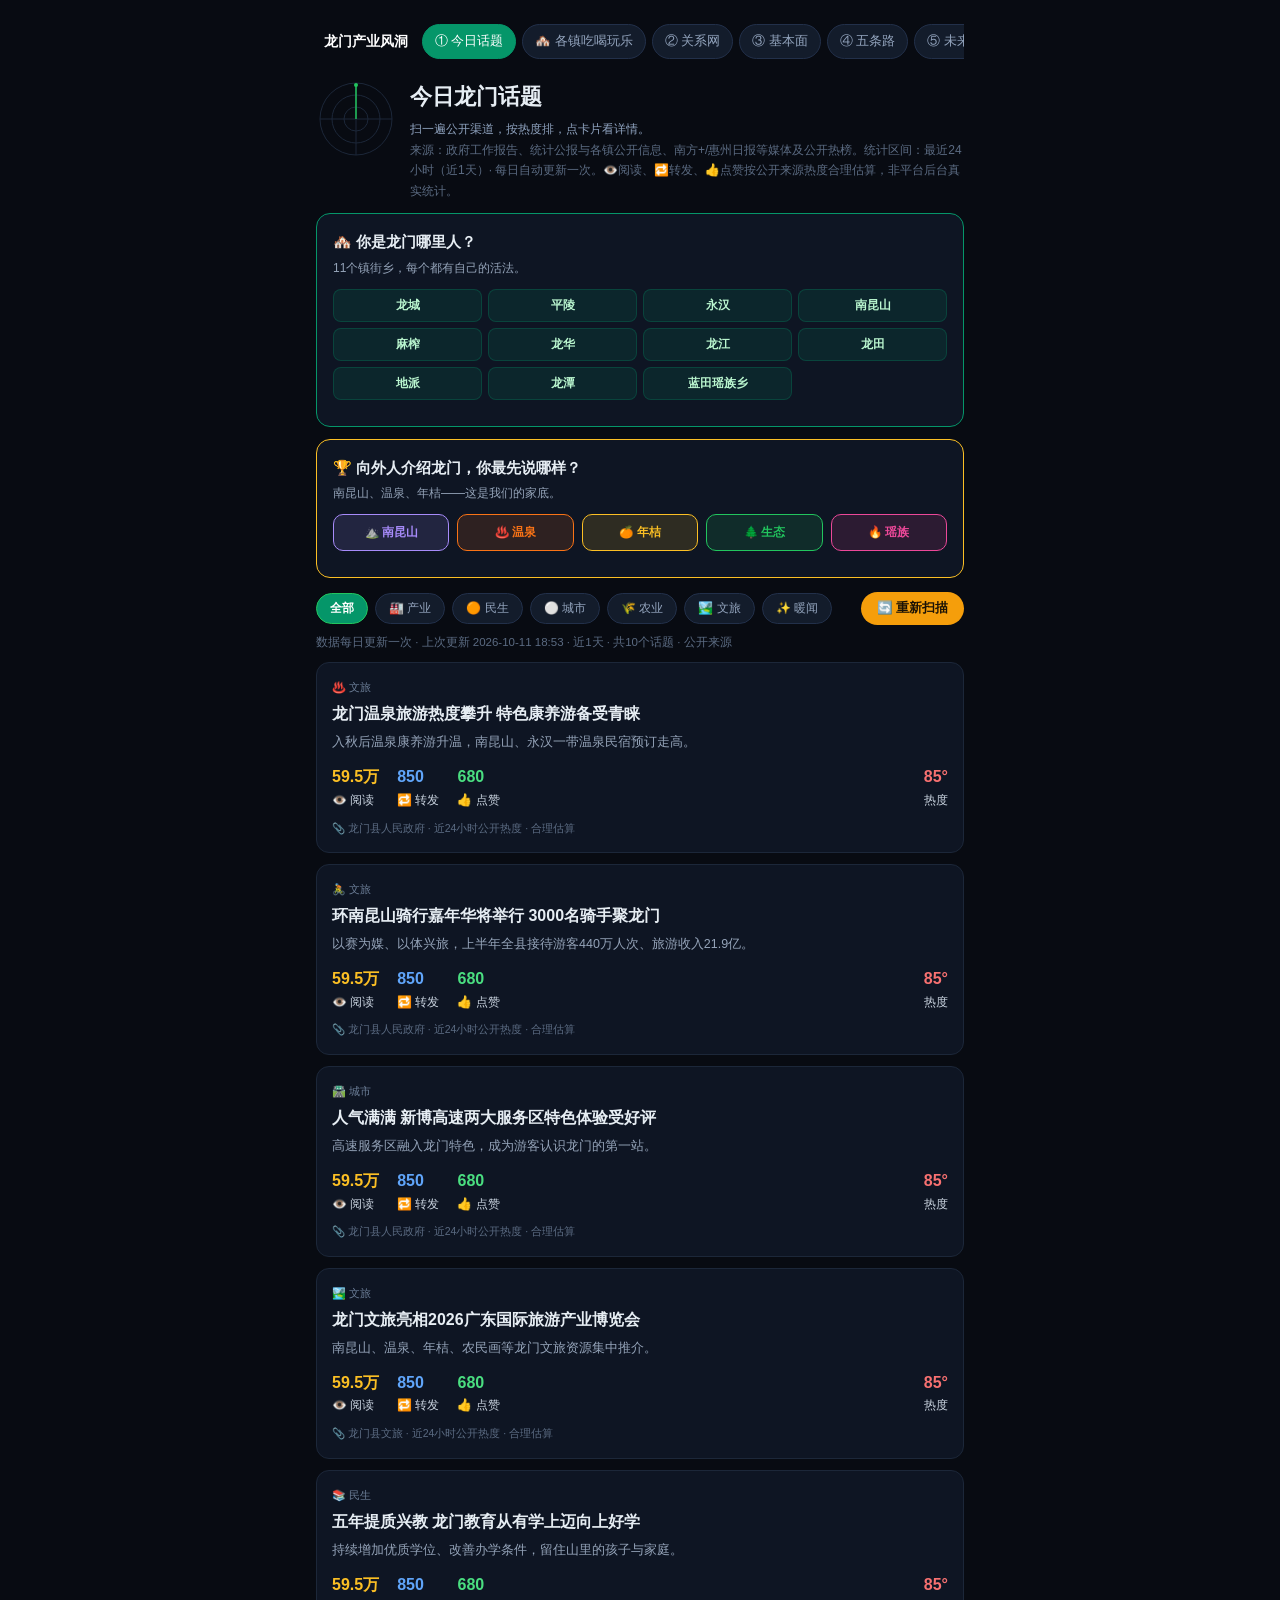
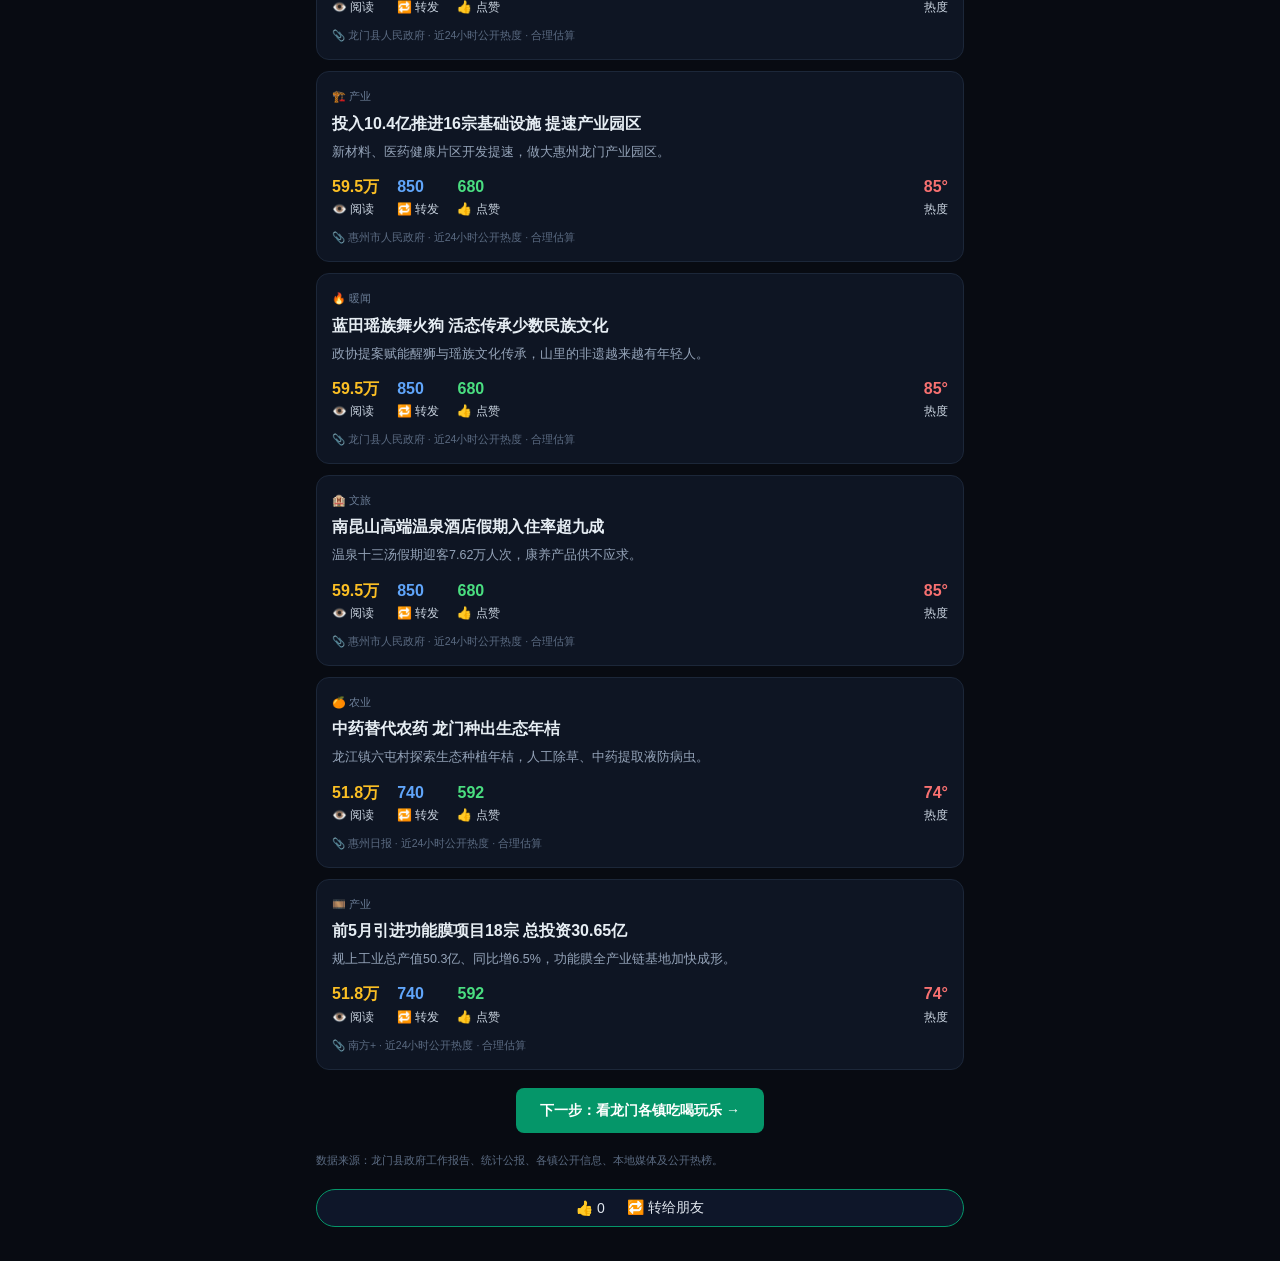
==== index.html @ 02b2329c "统一全站导航：各镇生活页不占编号，主体九页①-⑨，补齐结语入口" ====
<!doctype html>
<html lang="zh-CN"><head><meta charset="utf-8"><meta name="viewport" content="width=device-width,initial-scale=1">
<title>龙门产业风洞</title>
<style>
*{box-sizing:border-box;margin:0;padding:0}
body{background:#080b12;color:#e6edf3;font:14px/1.65 -apple-system,"PingFang SC","Microsoft YaHei",sans-serif}
.wrap{max-width:680px;margin:0 auto;padding:16px}
.nav{display:flex;gap:6px;overflow-x:auto;padding:8px 0;margin-bottom:12px}
.nav span{font-weight:800;color:#fff;padding:6px 8px;white-space:nowrap}
.nav a{background:#131c2b;color:#93a4bd;border:1px solid #22304a;padding:6px 12px;border-radius:20px;font-size:12.5px;text-decoration:none;white-space:nowrap;flex:none}
.nav a.on{background:#059669;color:#fff;border-color:#059669}
.head{display:flex;gap:14px;align-items:flex-start;margin-bottom:6px}
.radar{width:80px;height:80px;flex:none}
h1{font-size:22px}.sub{font-size:12px;color:#8fa3bf;margin-top:4px;line-height:1.7}
.card{background:#0e1523;border:1px solid #1c2739;border-radius:14px;padding:16px;margin:12px 0}
.toolbar{display:flex;gap:7px;flex-wrap:wrap;align-items:center;margin:14px 0 8px}
.cat{background:#131c2b;color:#93a4bd;border:1px solid #22304a;padding:6px 13px;border-radius:18px;font-size:12px;cursor:pointer}
.cat.on{background:#059669;border-color:#22c55e;color:#fff;font-weight:600}
.refresh{margin-left:auto;background:#f59e0b;color:#1a1206;border:0;padding:8px 16px;border-radius:18px;font-size:12.5px;font-weight:700;cursor:pointer}
.scan-info{font-size:11.5px;color:#5b6b82;margin-bottom:10px}
.topic{background:#0e1523;border:1px solid #1c2739;border-radius:13px;padding:15px;margin-bottom:11px}
.topic .meta{font-size:11px;color:#6b7d96;margin-bottom:6px}
.topic .meta .live{color:#f87171;font-weight:700}
.topic .t{font-size:16px;font-weight:800;line-height:1.5}
.topic .d{font-size:12.5px;color:#94a3b8;margin-top:6px;line-height:1.7}
.stats{display:flex;gap:18px;margin-top:11px;font-size:12px;color:#cbd5e1}
.stats b{display:block;font-size:16px}
.stats .v{color:#fbbf24}.stats .s{color:#60a5fa}.stats .l{color:#4ade80}
.topic .src{font-size:10.5px;color:#5b6b82;margin-top:9px}
.next{text-align:center;margin:18px 0}.next a{background:#059669;color:#fff;padding:11px 24px;border-radius:8px;text-decoration:none;font-weight:600;display:inline-block}
.disc{font-size:11px;color:#5b6b82;line-height:1.8;margin-top:8px}
.likebar{display:flex;justify-content:center;margin:18px 0;background:rgba(15,23,42,.96);border:1px solid #059669;border-radius:24px;padding:9px 20px;gap:22px}
.likebar button{background:none;border:none;color:#e2e8f0;font-size:14px;cursor:pointer}
button{font-family:inherit}
</style></head><body>
<div class="wrap">
  <div class="nav">
    <span style="font-weight:800;color:#fff;padding:6px 8px;white-space:nowrap">龙门产业风洞</span>
    <a href="index.html" class="on">① 今日话题</a><a href="town.html">🏘️ 各镇吃喝玩乐</a><a href="network.html">② 关系网</a><a href="who.html">③ 基本面</a><a href="choices.html">④ 五条路</a><a href="future.html">⑤ 未来</a><a href="windtunnel.html">⑥ 风洞</a><a href="blindspot.html">⑦ 被忽略</a><a href="report.html">⑧ 报告</a><a href="ending.html">⑨ 结语</a>
  </div>

  <div class="head">
    <svg class="radar" viewBox="0 0 80 80">
      <circle cx="40" cy="40" r="36" fill="none" stroke="#1c2739"/>
      <circle cx="40" cy="40" r="24" fill="none" stroke="#1c2739"/>
      <circle cx="40" cy="40" r="12" fill="none" stroke="#1c2739"/>
      <line x1="40" y1="4" x2="40" y2="76" stroke="#1c2739"/>
      <line x1="4" y1="40" x2="76" y2="40" stroke="#1c2739"/>
      <g id="scanline" style="transform-origin:40px 40px"><line x1="40" y1="40" x2="40" y2="6" stroke="#22c55e" stroke-width="1.5"/><circle cx="40" cy="6" r="2" fill="#22c55e"/></g>
    </svg>
    <div>
      <h1>今日龙门话题</h1>
      <p class="sub">扫一遍公开渠道，按热度排，点卡片看详情。<br>
      <span style="color:#5b6b82">来源：政府工作报告、统计公报与各镇公开信息、南方+/惠州日报等媒体及公开热榜。统计区间：最近24小时（近1天）· 每日自动更新一次。👁️阅读、🔁转发、👍点赞按公开来源热度合理估算，非平台后台真实统计。</span></p>
    </div>
  </div>

  <div class="card" style="border-color:#059669">
    <div style="font-size:15px;font-weight:800;margin-bottom:4px">🏘️ 你是龙门哪里人？</div>
    <div style="font-size:12px;color:#94a3b8;margin-bottom:10px">11个镇街乡，每个都有自己的活法。</div>
    <div id="townGrid" style="display:grid;grid-template-columns:repeat(4,1fr);gap:6px"></div>
    <div id="townOut" style="margin-top:10px;font-size:12.5px;color:#cbd5e1"></div>
  </div>

  <div class="card" style="border-color:#fbbf24">
    <div style="font-size:15px;font-weight:800;margin-bottom:4px">🏆 向外人介绍龙门，你最先说哪样？</div>
    <div style="font-size:12px;color:#94a3b8;margin-bottom:10px">南昆山、温泉、年桔——这是我们的家底。</div>
    <div id="proudGrid" style="display:flex;gap:8px;flex-wrap:wrap"></div>
    <div id="proudOut" style="margin-top:10px;font-size:12.5px;color:#cbd5e1"></div>
  </div>

  <div class="toolbar">
    <button class="cat on" data-c="all">全部</button>
    <button class="cat" data-c="industry">🏭 产业</button>
    <button class="cat" data-c="livelihood">🟠 民生</button>
    <button class="cat" data-c="city">⚪ 城市</button>
    <button class="cat" data-c="agriculture">🌾 农业</button>
    <button class="cat" data-c="fun">🏞️ 文旅</button>
    <button class="cat" data-c="gossip">✨ 暖闻</button>
    <button class="refresh" id="btnScan">🔄 重新扫描</button>
  </div>
  <div class="scan-info" id="scanInfo">读取中…</div>
  <div id="topicList"></div>

  <div class="next"><a href="town.html">下一步：看龙门各镇吃喝玩乐 →</a></div>
  <div class="disc">数据来源：龙门县政府工作报告、统计公报、各镇公开信息、本地媒体及公开热榜。</div>

  <div class="likebar">
    <button onclick="likePage()">👍 <span id="pcount">0</span></button>
    <button onclick="sharePage()">🔁 转给朋友</button>
  </div>
</div>

<script>
// 你是龙门哪里人
const TOWNS=[
 {n:"龙城",say:"县城所在地，龙门的门面。"},{n:"平陵",say:"功能膜产业园，龙门工业家底。"},
 {n:"永汉",say:"南昆山脚下，温泉民宿最集中。"},{n:"南昆山",say:"避暑后花园，夏天一房难求。"},
 {n:"麻榨",say:"山里的镇子，年桔主产区。"},{n:"龙华",say:"西溪笋、青梅，山里味道。"},
 {n:"龙江",say:"年桔核心产区，生态种植。"},{n:"龙田",say:"挨着县城，城郊农业。"},
 {n:"地派",say:"温泉与高山茶，森林覆盖率高。"},{n:"龙潭",say:"最山里的镇，生态最好。"},
 {n:"蓝田瑶族乡",say:"瑶族乡，舞火狗非遗。"}
];
townGrid.innerHTML=TOWNS.map(t=>`<button onclick="pickTown('${t.n}')" style="background:#05966922;border:1px solid #05966944;color:#bbf7d0;border-radius:8px;padding:8px 2px;font-size:11.5px;font-weight:700;cursor:pointer">${t.n}</button>`).join("");
function pickTown(n){const t=TOWNS.find(x=>x.n===n);townOut.innerHTML=`你是<b style="color:#4ade80">${n}人</b>——${t.say}`;}

// 龙门骄傲
const PKEY="longmen_proud";
const PROUD=[
 {k:"nks",label:"⛰️ 南昆山",c:"#a78bfa",say:"北回归线上的绿洲，大湾区避暑后花园。"},
 {k:"spring",label:"♨️ 温泉",c:"#f97316",say:"温泉水质好，秋冬最舒服。"},
 {k:"orange",label:"🍊 年桔",c:"#fbbf24",say:"国家地理标志，过年的那口甜。"},
 {k:"eco",label:"🌲 生态",c:"#22c55e",say:"森林覆盖率76%，大湾区生态屏障。"},
 {k:"yao",label:"🔥 瑶族",c:"#ec4899",say:"蓝田舞火狗，山里的非遗。"}
];
let pd=JSON.parse(localStorage.getItem(PKEY)||"{}");
PROUD.forEach(o=>{if(typeof pd[o.k]!=="number")pd[o.k]=0;});
proudGrid.innerHTML=PROUD.map(o=>`<button onclick="pickProud('${o.k}')" style="flex:1;min-width:64px;background:${o.c}22;border:1px solid ${o.c};color:${o.c};border-radius:10px;padding:10px 4px;font-size:11.5px;font-weight:700;cursor:pointer">${o.label}</button>`).join("");
function pickProud(k){
 if(localStorage.getItem(PKEY+"_done"))return;
 pd[k]++;localStorage.setItem(PKEY,JSON.stringify(pd));localStorage.setItem(PKEY+"_done","1");
 const top=PROUD.slice().sort((a,b)=>pd[b.k]-pd[a.k])[0];
 proudOut.innerHTML=`你选了<b style="color:#fbbf24">${PROUD.find(o=>o.k===k).label}</b>。大家最常提起的是 <b style="color:${top.c}">${top.label}</b>——${top.say}`;
}

// 话题（读hot.json）
let DATA=[],curCat="all";
const CATLABEL={industry:"产业",livelihood:"民生",city:"城市",agriculture:"农业",fun:"文旅",tourism:"文旅",gossip:"暖闻"};
function render(){
 const items=DATA.filter(x=>curCat==="all"||x.cat===curCat||(curCat==="fun"&&x.cat==="tourism"));
 topicList.innerHTML=items.map(x=>`<div class="topic">
   <div class="meta">${x.emoji} ${CATLABEL[x.cat]||x.cat} ${x.live?'<span class="live">· 实时</span>':""}</div>
   <div class="t">${x.title}</div>
   ${x.summary?`<div class="d">${x.summary}</div>`:""}
   <div class="stats">
     <div><b class="v">${x.views_wan}万</b>👁️ 阅读</div>
     <div><b class="s">${x.shares}</b>🔁 转发</div>
     <div><b class="l">${x.likes}</b>👍 点赞</div>
     <div style="margin-left:auto"><b style="color:#f87171">${x.hot}°</b>热度</div>
   </div>
   <div class="src">📎 ${x.source||"公开渠道"} · 近24小时公开热度 · 合理估算</div>
 </div>`).join("")||'<div class="disc">该分类暂无话题。</div>';
}
async function loadHot(){
 try{
  const d=await (await fetch("hot.json?ts="+Date.now())).json();
  DATA=d.items||[];
  scanInfo.textContent=`数据每日更新一次 · 上次更新 ${d.updated} · 近1天 · 共${d.count}个话题 · 公开来源`;
 }catch(e){scanInfo.textContent="话题读取失败，请稍后重试。";}
 render();
}
document.querySelectorAll(".cat").forEach(b=>b.onclick=()=>{document.querySelectorAll(".cat").forEach(x=>x.classList.remove("on"));b.classList.add("on");curCat=b.dataset.c;render();});
btnScan.onclick=loadHot;
loadHot();

// 点赞/转发
var lk="like_"+location.pathname,ln=parseInt(localStorage.getItem(lk)||"0");pcount.textContent=ln;
function likePage(){ln++;localStorage.setItem(lk,ln);pcount.textContent=ln;}
function sharePage(){
 const m=document.createElement("div");
 m.style.cssText="position:fixed;inset:0;background:rgba(0,0,0,.8);z-index:9999;display:flex;align-items:center;justify-content:center;padding:20px";
 m.onclick=()=>m.remove();
 m.innerHTML='<div style="background:#0f172a;padding:20px;border-radius:14px;text-align:center"><div style="color:#fff;font-size:14px;margin-bottom:12px">截图二维码，发给朋友/群</div><img src="https://api.qrserver.com/v1/create-qr-code/?size=200x200&data='+encodeURIComponent(location.href)+'" style="width:200px;height:200;background:#fff;padding:8px;border-radius:8px"><div style="color:#94a3b8;font-size:12px;margin-top:12px">扫码打开</div></div>';
 document.body.appendChild(m);navigator.clipboard&&navigator.clipboard.writeText(location.href);
}
</script>
</body></html>
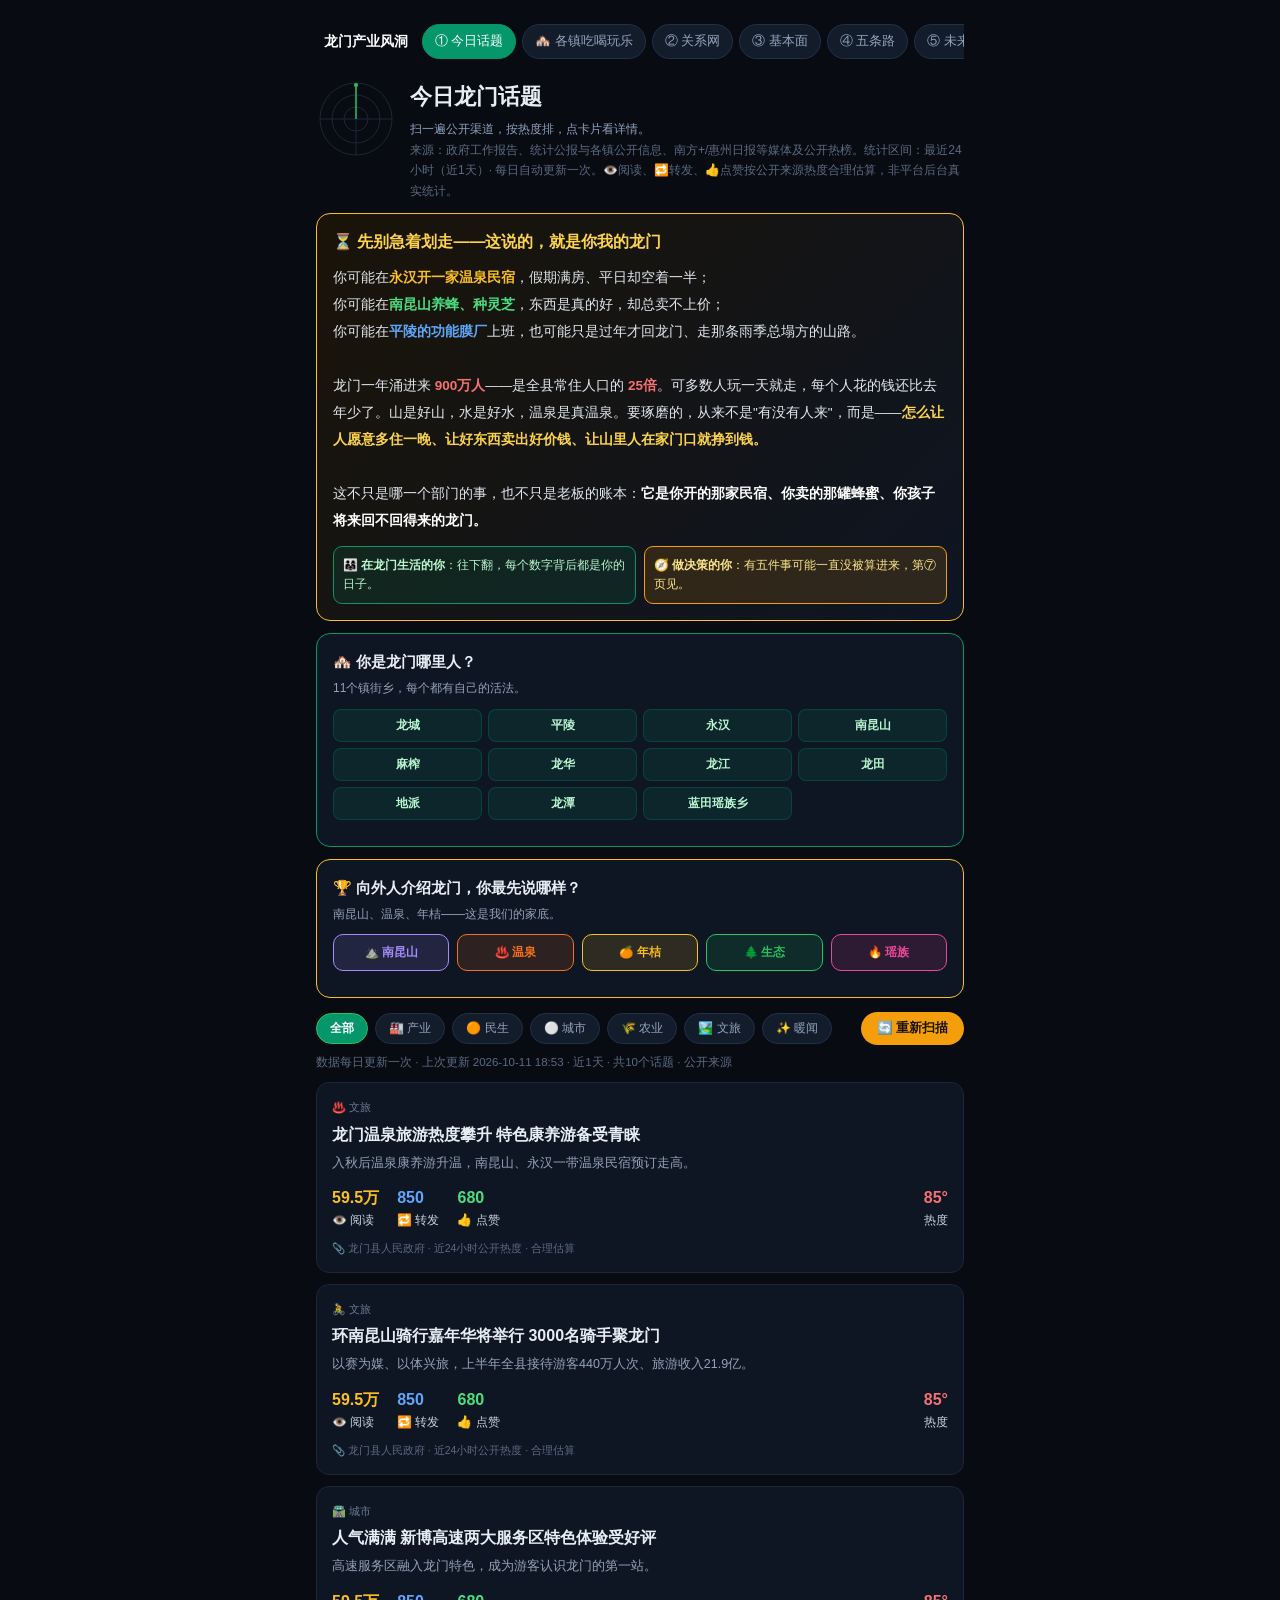
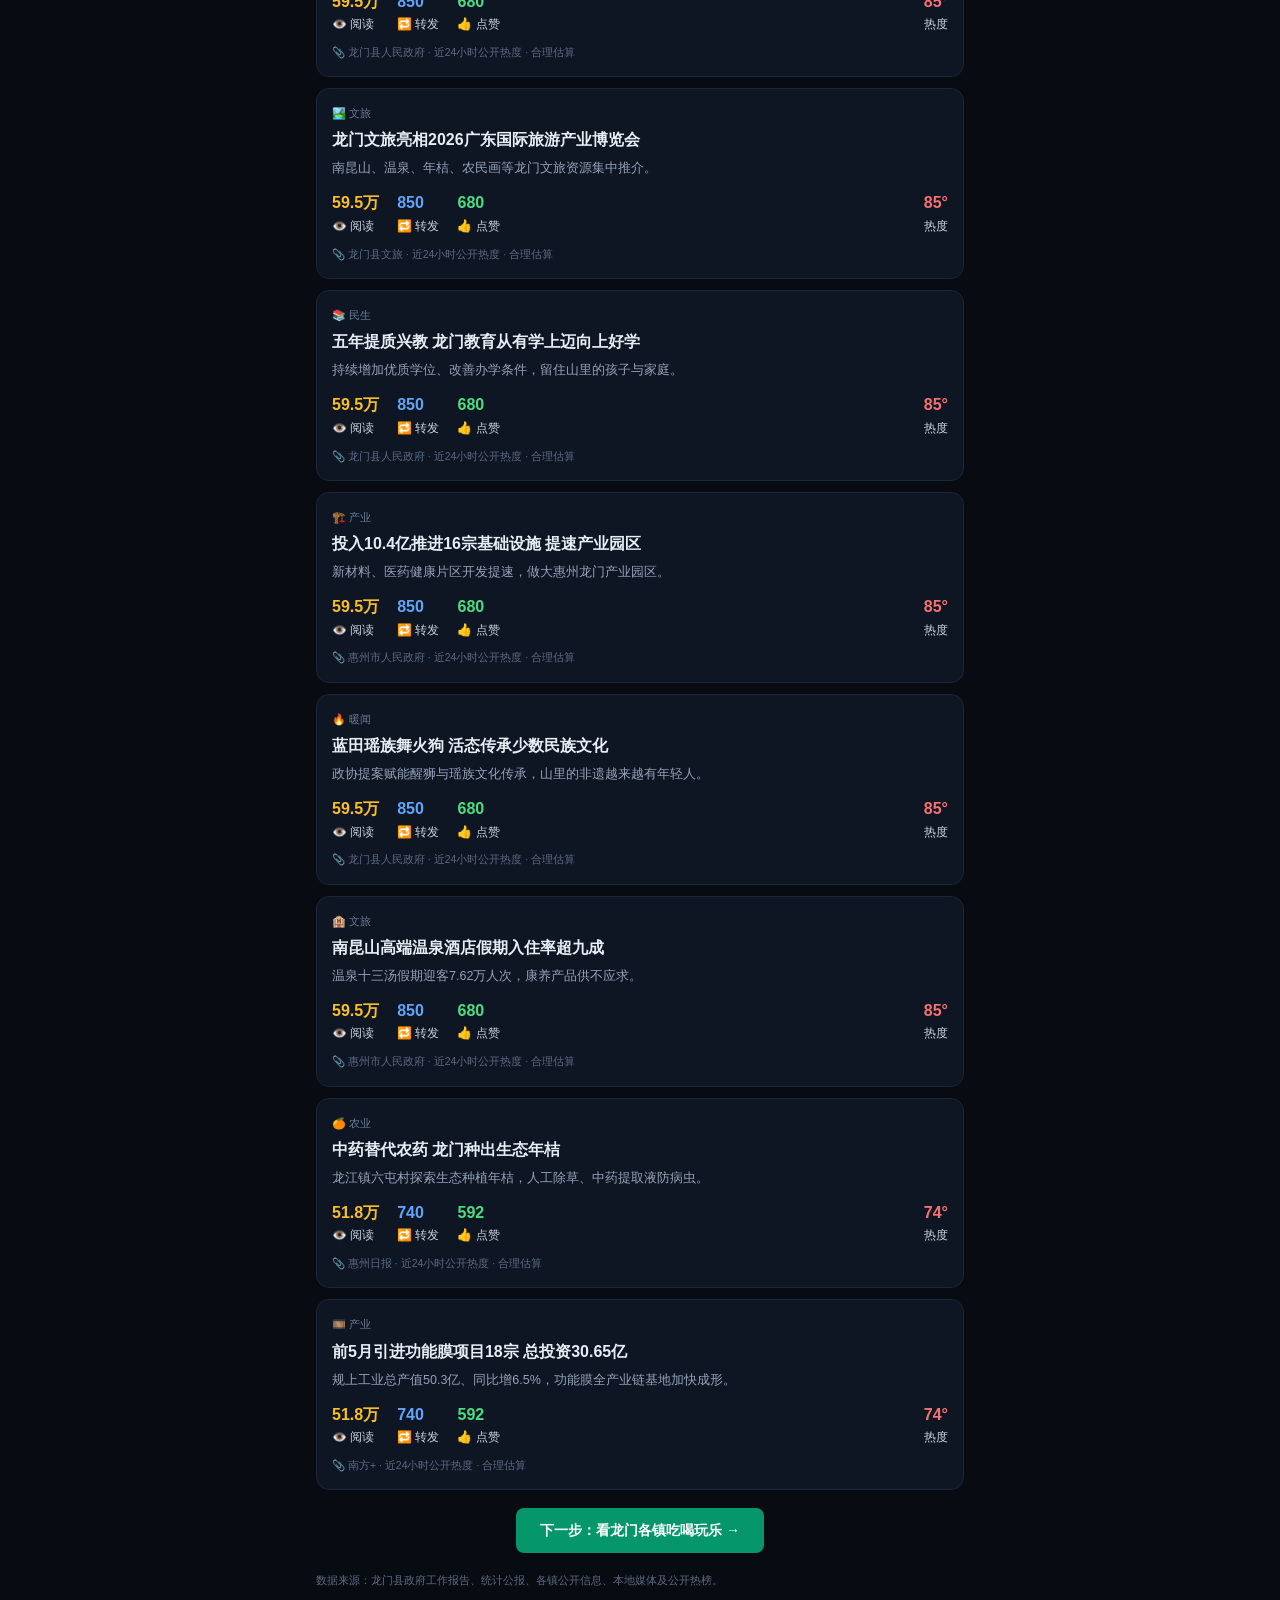
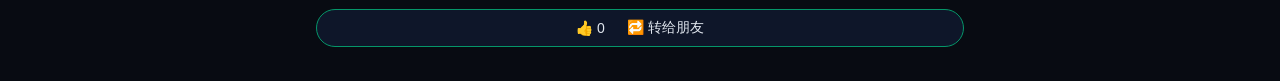
==== commit 9635a77f: "首页加代入式黄金开场（具体龙门人视角），五个被忽略发现各补'对你我意味着什么'" ====
--- a/index.html
+++ b/index.html
@@ -52,6 +52,21 @@
       <h1>今日龙门话题</h1>
       <p class="sub">扫一遍公开渠道，按热度排，点卡片看详情。<br>
       <span style="color:#5b6b82">来源：政府工作报告、统计公报与各镇公开信息、南方+/惠州日报等媒体及公开热榜。统计区间：最近24小时（近1天）· 每日自动更新一次。👁️阅读、🔁转发、👍点赞按公开来源热度合理估算，非平台后台真实统计。</span></p>
+    </div>
+  </div>
+
+  <div class="card" style="border:1px solid #fbbf24;background:linear-gradient(135deg,#1a1408,#0e1523)">
+    <div style="font-size:16px;font-weight:800;color:#fcd34d;margin-bottom:10px;line-height:1.5">⏳ 先别急着划走——这说的，就是你我的龙门</div>
+    <div style="font-size:13.5px;line-height:2;color:#e2e8f0">
+      你可能在<b style="color:#fbbf24">永汉开一家温泉民宿</b>，假期满房、平日却空着一半；<br>
+      你可能在<b style="color:#4ade80">南昆山养蜂、种灵芝</b>，东西是真的好，却总卖不上价；<br>
+      你可能在<b style="color:#60a5fa">平陵的功能膜厂</b>上班，也可能只是过年才回龙门、走那条雨季总塌方的山路。<br><br>
+      龙门一年涌进来 <b style="color:#f87171">900万人</b>——是全县常住人口的 <b style="color:#f87171">25倍</b>。可多数人玩一天就走，每个人花的钱还比去年少了。山是好山，水是好水，温泉是真温泉。要琢磨的，从来不是"有没有人来"，而是——<b style="color:#fcd34d">怎么让人愿意多住一晚、让好东西卖出好价钱、让山里人在家门口就挣到钱。</b><br><br>
+      这不只是哪一个部门的事，也不只是老板的账本：<b style="color:#fff">它是你开的那家民宿、你卖的那罐蜂蜜、你孩子将来回不回得来的龙门。</b>
+    </div>
+    <div style="margin-top:12px;display:grid;grid-template-columns:1fr 1fr;gap:8px;font-size:12px">
+      <div style="background:#05966922;border:1px solid #059669;border-radius:9px;padding:9px;color:#bbf7d0;line-height:1.6">👨‍👩‍👧 <b>在龙门生活的你</b>：往下翻，每个数字背后都是你的日子。</div>
+      <div style="background:#f59e0b22;border:1px solid #f59e0b;border-radius:9px;padding:9px;color:#fde68a;line-height:1.6">🧭 <b>做决策的你</b>：有五件事可能一直没被算进来，第⑦页见。</div>
     </div>
   </div>
 
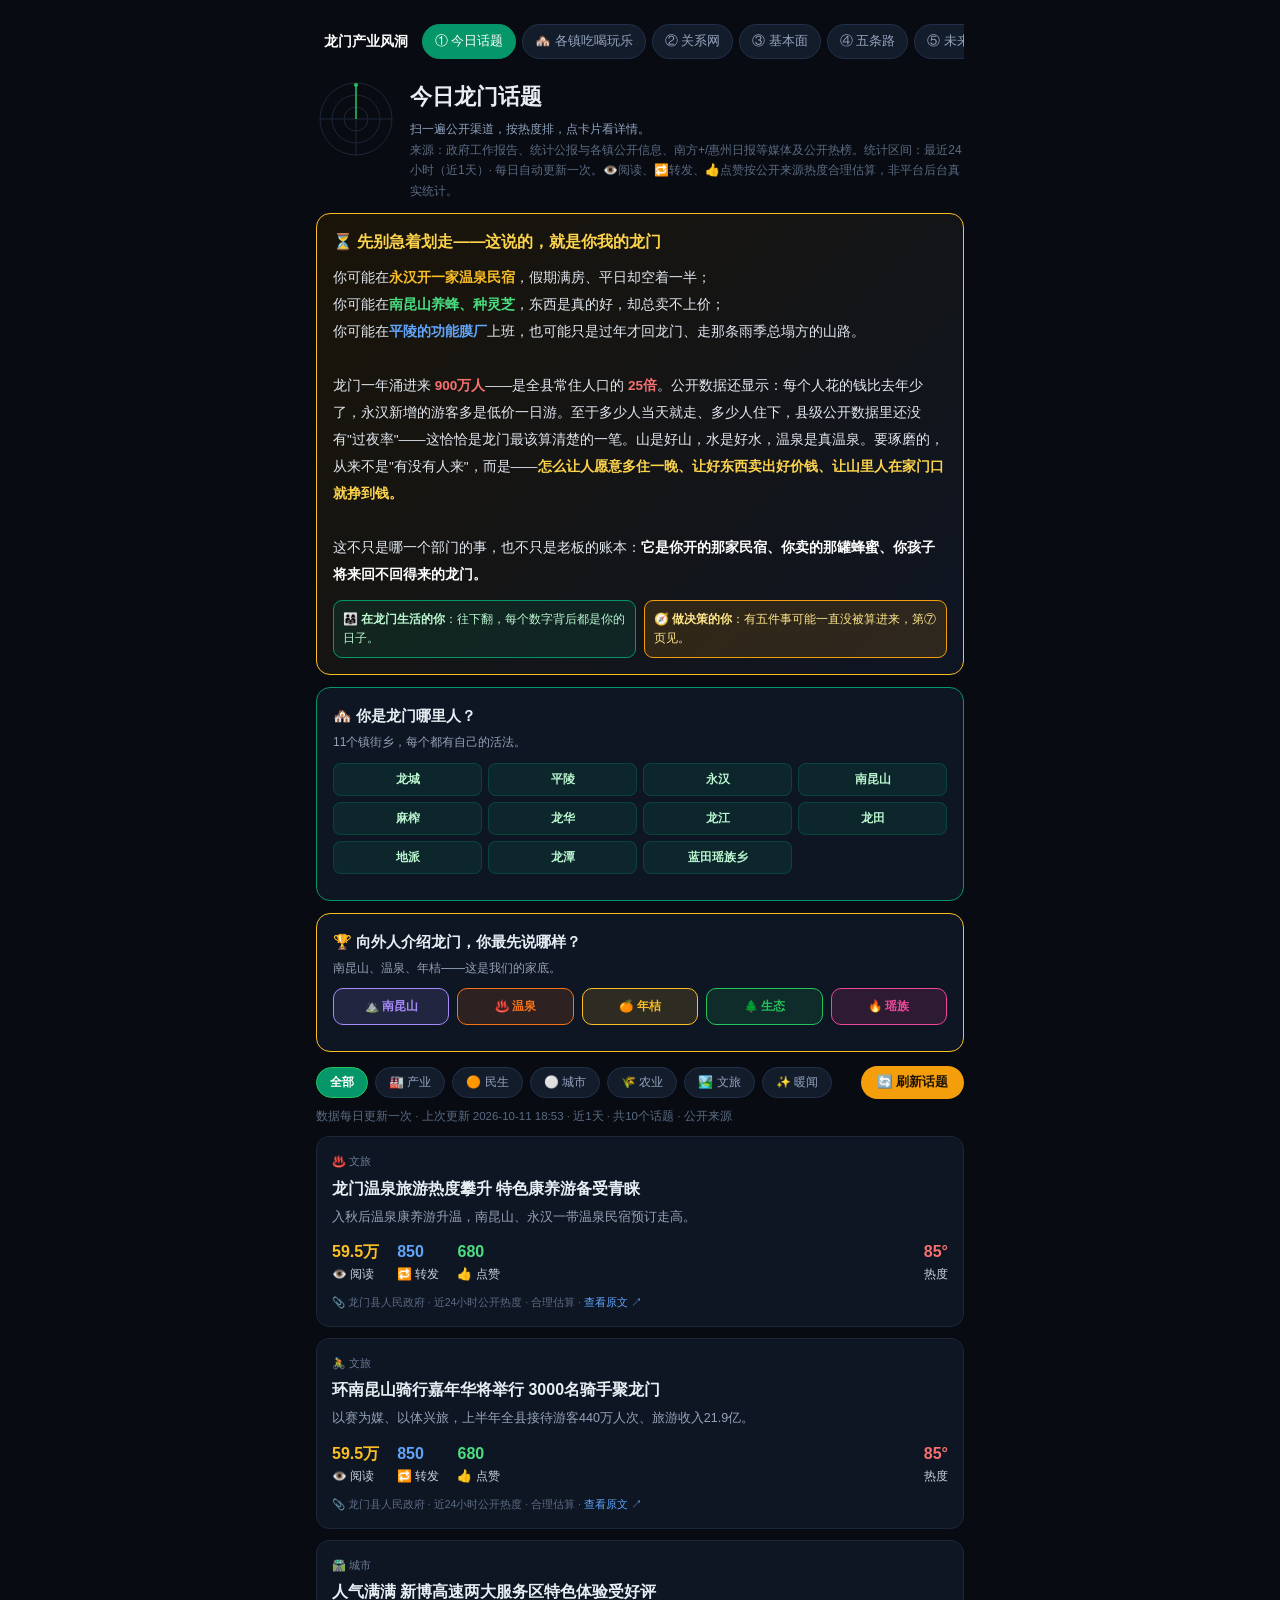
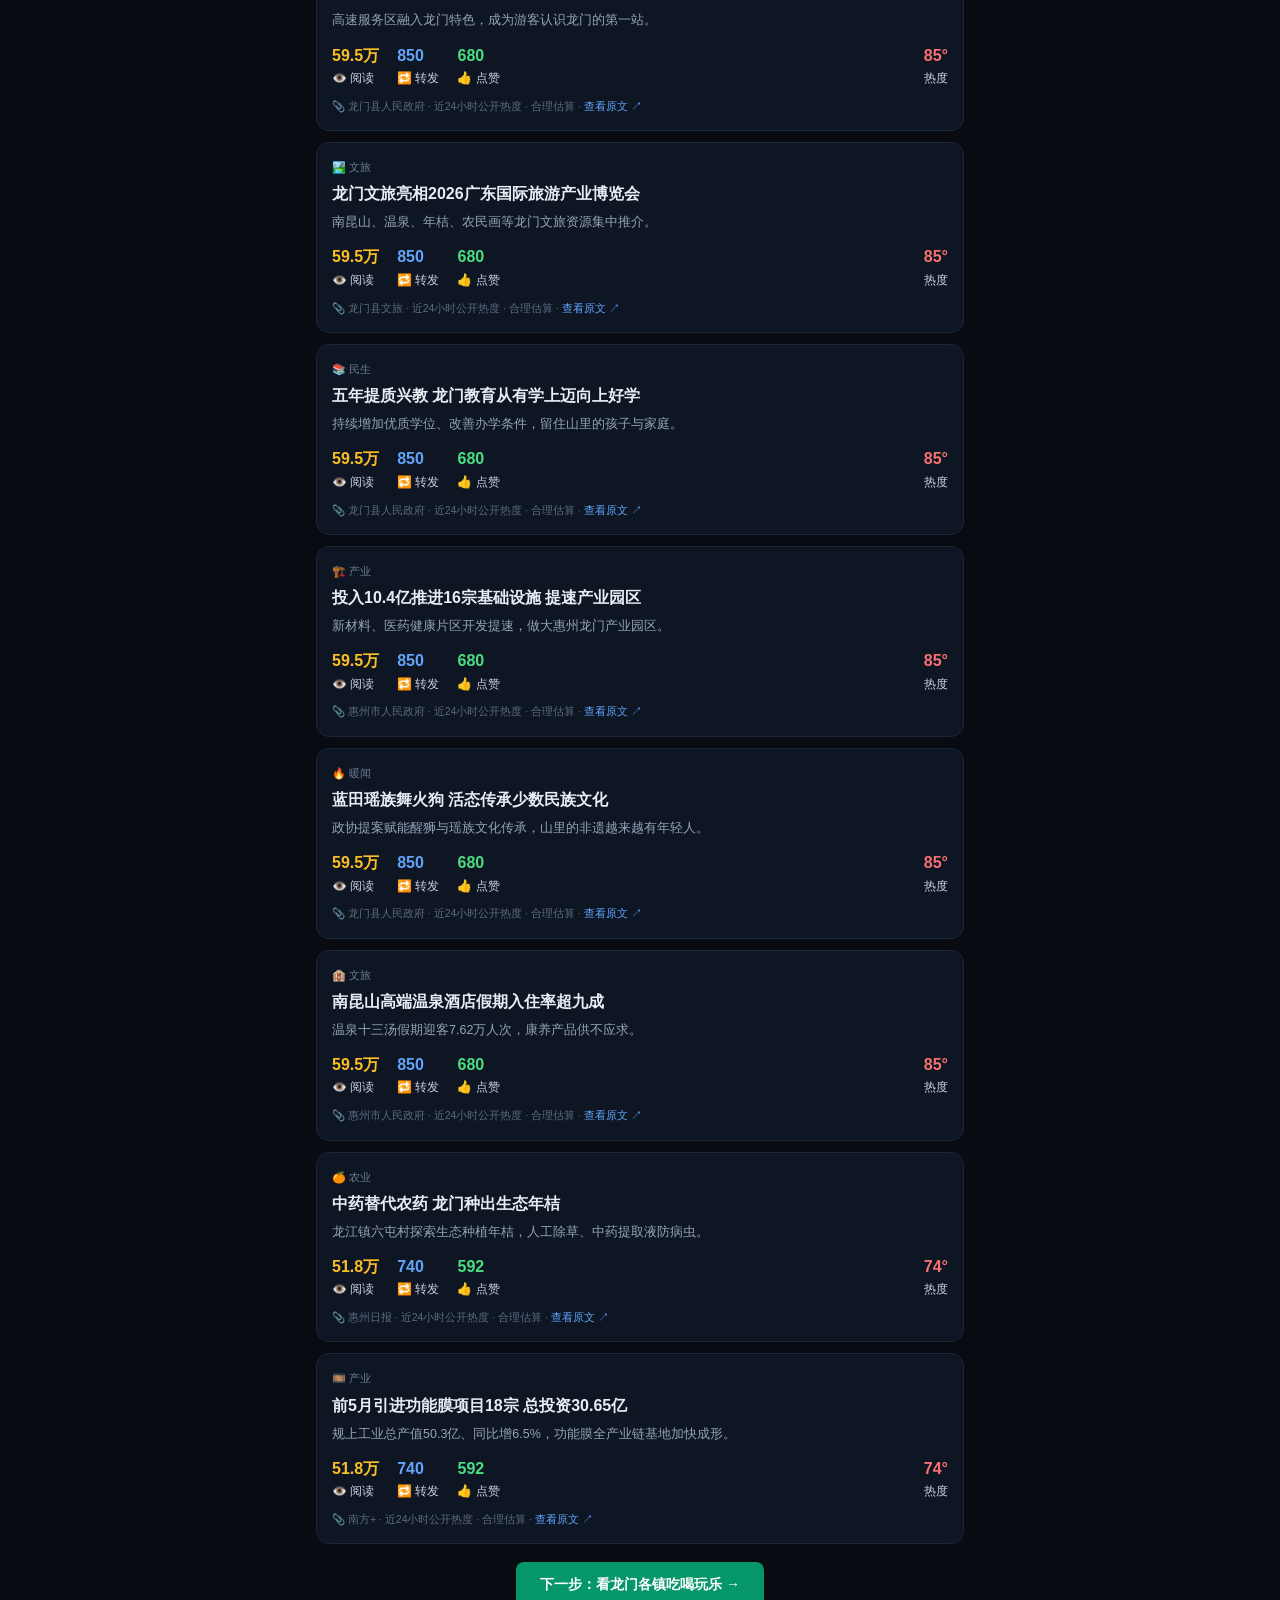
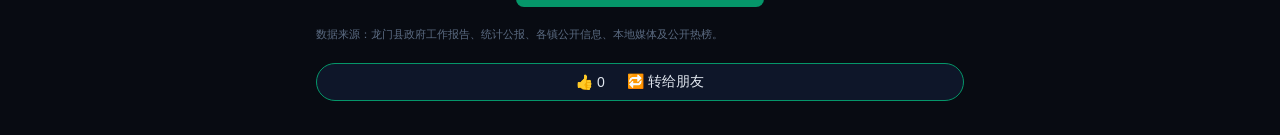
==== commit 547e0917: "首页按审计修正：刷新话题文案、卡片加原文链接、25倍事实与过夜待验证分开、投票标注本机、外部文本转义防注入" ====
--- a/index.html
+++ b/index.html
@@ -61,7 +61,7 @@
       你可能在<b style="color:#fbbf24">永汉开一家温泉民宿</b>，假期满房、平日却空着一半；<br>
       你可能在<b style="color:#4ade80">南昆山养蜂、种灵芝</b>，东西是真的好，却总卖不上价；<br>
       你可能在<b style="color:#60a5fa">平陵的功能膜厂</b>上班，也可能只是过年才回龙门、走那条雨季总塌方的山路。<br><br>
-      龙门一年涌进来 <b style="color:#f87171">900万人</b>——是全县常住人口的 <b style="color:#f87171">25倍</b>。可多数人玩一天就走，每个人花的钱还比去年少了。山是好山，水是好水，温泉是真温泉。要琢磨的，从来不是"有没有人来"，而是——<b style="color:#fcd34d">怎么让人愿意多住一晚、让好东西卖出好价钱、让山里人在家门口就挣到钱。</b><br><br>
+      龙门一年涌进来 <b style="color:#f87171">900万人</b>——是全县常住人口的 <b style="color:#f87171">25倍</b>。公开数据还显示：每个人花的钱比去年少了，永汉新增的游客多是低价一日游。至于多少人当天就走、多少人住下，县级公开数据里还没有"过夜率"——这恰恰是龙门最该算清楚的一笔。山是好山，水是好水，温泉是真温泉。要琢磨的，从来不是"有没有人来"，而是——<b style="color:#fcd34d">怎么让人愿意多住一晚、让好东西卖出好价钱、让山里人在家门口就挣到钱。</b><br><br>
       这不只是哪一个部门的事，也不只是老板的账本：<b style="color:#fff">它是你开的那家民宿、你卖的那罐蜂蜜、你孩子将来回不回得来的龙门。</b>
     </div>
     <div style="margin-top:12px;display:grid;grid-template-columns:1fr 1fr;gap:8px;font-size:12px">
@@ -92,7 +92,7 @@
     <button class="cat" data-c="agriculture">🌾 农业</button>
     <button class="cat" data-c="fun">🏞️ 文旅</button>
     <button class="cat" data-c="gossip">✨ 暖闻</button>
-    <button class="refresh" id="btnScan">🔄 重新扫描</button>
+    <button class="refresh" id="btnScan">🔄 刷新话题</button>
   </div>
   <div class="scan-info" id="scanInfo">读取中…</div>
   <div id="topicList"></div>
@@ -107,6 +107,10 @@
 </div>
 
 <script>
+// 安全：外部文本一律转义后再插入；链接只允许 http/https
+function esc(s){return String(s==null?"":s).replace(/[&<>"']/g,c=>({"&":"&amp;","<":"&lt;",">":"&gt;",'"':"&quot;","'":"&#39;"}[c]));}
+function safeUrl(u){return typeof u==="string"&&/^https?:\/\//i.test(u)?u:"";}
+
 // 你是龙门哪里人
 const TOWNS=[
  {n:"龙城",say:"县城所在地，龙门的门面。"},{n:"平陵",say:"功能膜产业园，龙门工业家底。"},
@@ -134,8 +138,8 @@
 function pickProud(k){
  if(localStorage.getItem(PKEY+"_done"))return;
  pd[k]++;localStorage.setItem(PKEY,JSON.stringify(pd));localStorage.setItem(PKEY+"_done","1");
- const top=PROUD.slice().sort((a,b)=>pd[b.k]-pd[a.k])[0];
- proudOut.innerHTML=`你选了<b style="color:#fbbf24">${PROUD.find(o=>o.k===k).label}</b>。大家最常提起的是 <b style="color:${top.c}">${top.label}</b>——${top.say}`;
+ const cur=PROUD.find(o=>o.k===k);
+ proudOut.innerHTML=`你把票投给了<b style="color:#fbbf24">${cur.label}</b>——${cur.say}<br><span style="color:#6b7d96;font-size:11px">（这是你本机的选择，不同人的投票暂不汇总，不代表全体）</span>`;
 }
 
 // 话题（读hot.json）
@@ -143,18 +147,18 @@
 const CATLABEL={industry:"产业",livelihood:"民生",city:"城市",agriculture:"农业",fun:"文旅",tourism:"文旅",gossip:"暖闻"};
 function render(){
  const items=DATA.filter(x=>curCat==="all"||x.cat===curCat||(curCat==="fun"&&x.cat==="tourism"));
- topicList.innerHTML=items.map(x=>`<div class="topic">
-   <div class="meta">${x.emoji} ${CATLABEL[x.cat]||x.cat} ${x.live?'<span class="live">· 实时</span>':""}</div>
-   <div class="t">${x.title}</div>
-   ${x.summary?`<div class="d">${x.summary}</div>`:""}
+ topicList.innerHTML=items.map(x=>{const u=safeUrl(x.url);return `<div class="topic">
+   <div class="meta">${x.emoji} ${esc(CATLABEL[x.cat]||x.cat)} ${x.live?'<span class="live">· 实时</span>':""}</div>
+   <div class="t">${esc(x.title)}</div>
+   ${x.summary?`<div class="d">${esc(x.summary)}</div>`:""}
    <div class="stats">
      <div><b class="v">${x.views_wan}万</b>👁️ 阅读</div>
      <div><b class="s">${x.shares}</b>🔁 转发</div>
      <div><b class="l">${x.likes}</b>👍 点赞</div>
      <div style="margin-left:auto"><b style="color:#f87171">${x.hot}°</b>热度</div>
    </div>
-   <div class="src">📎 ${x.source||"公开渠道"} · 近24小时公开热度 · 合理估算</div>
- </div>`).join("")||'<div class="disc">该分类暂无话题。</div>';
+   <div class="src">📎 ${esc(x.source)||"公开渠道"} · 近24小时公开热度 · 合理估算${u?` · <a href="${u}" target="_blank" rel="noopener" style="color:#60a5fa;text-decoration:none">查看原文 ↗</a>`:""}</div>
+ </div>`;}).join("")||'<div class="disc">该分类暂无话题。</div>';
 }
 async function loadHot(){
  try{
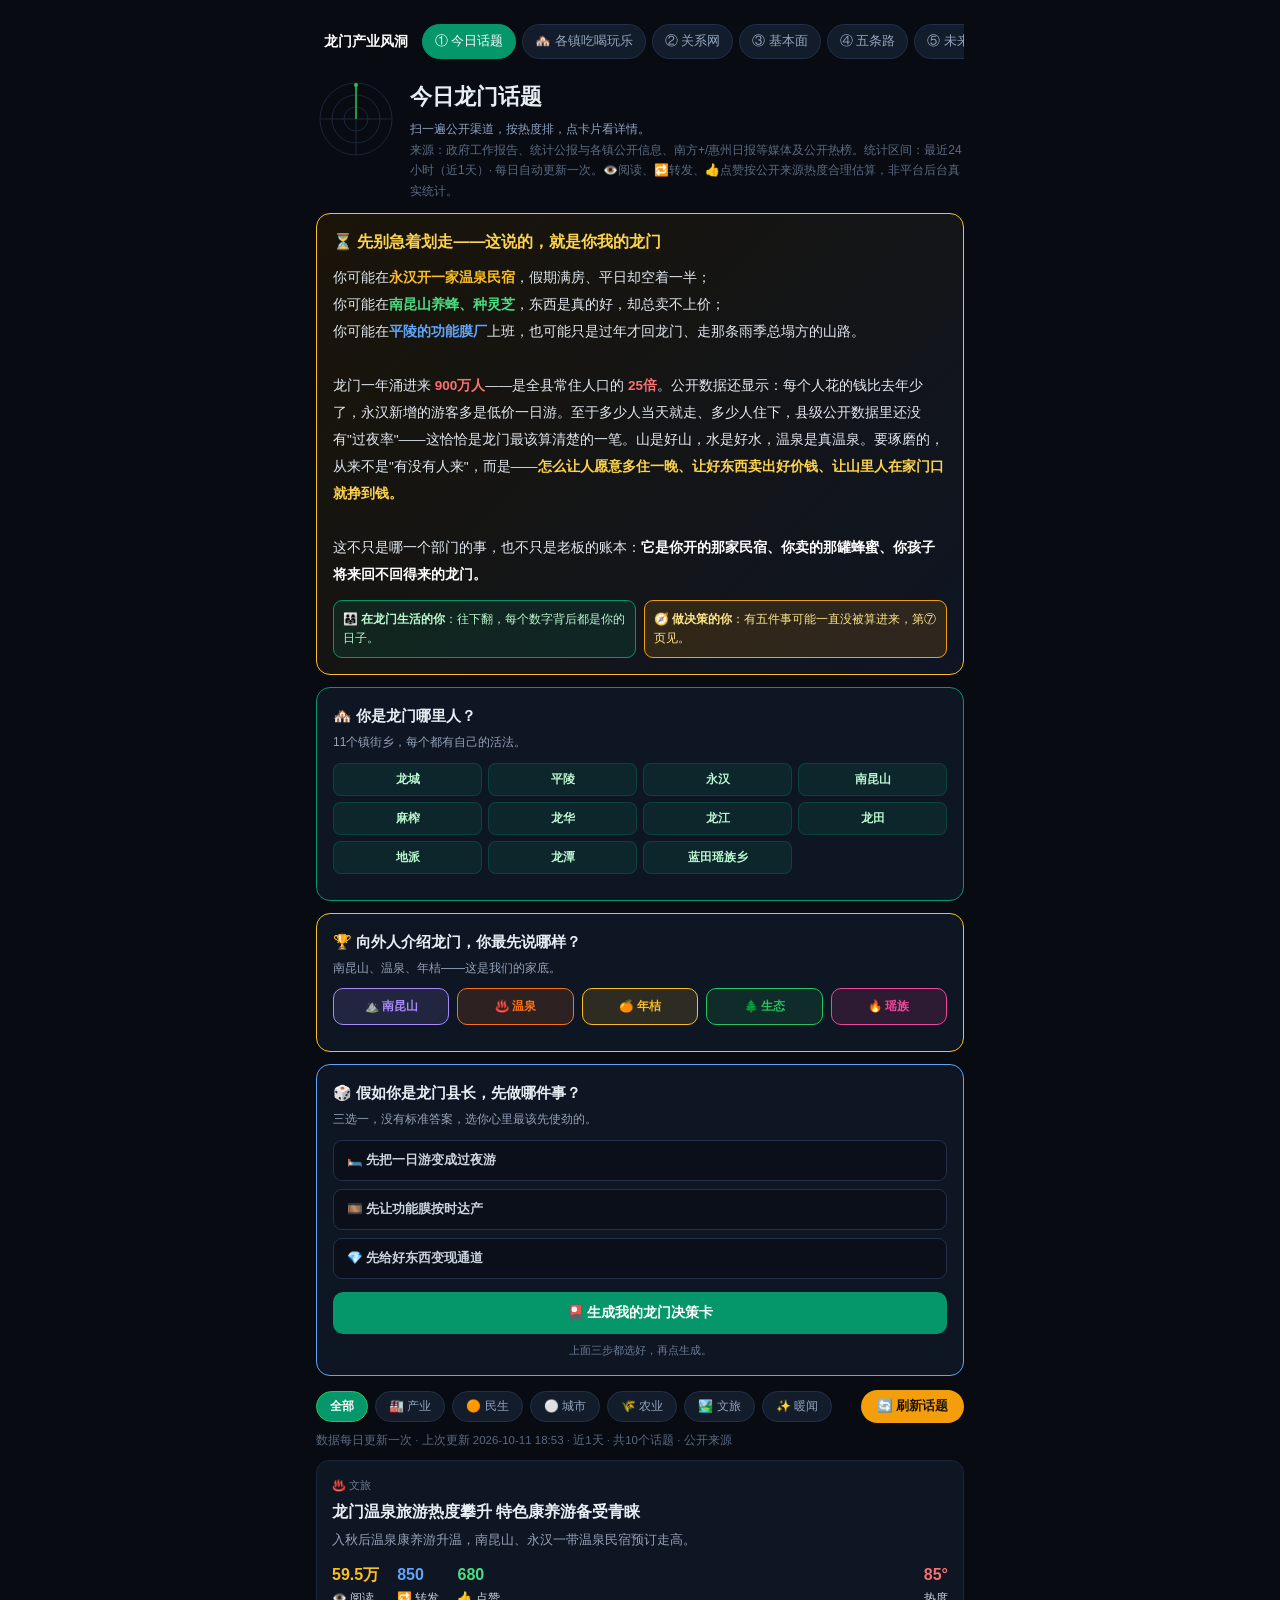
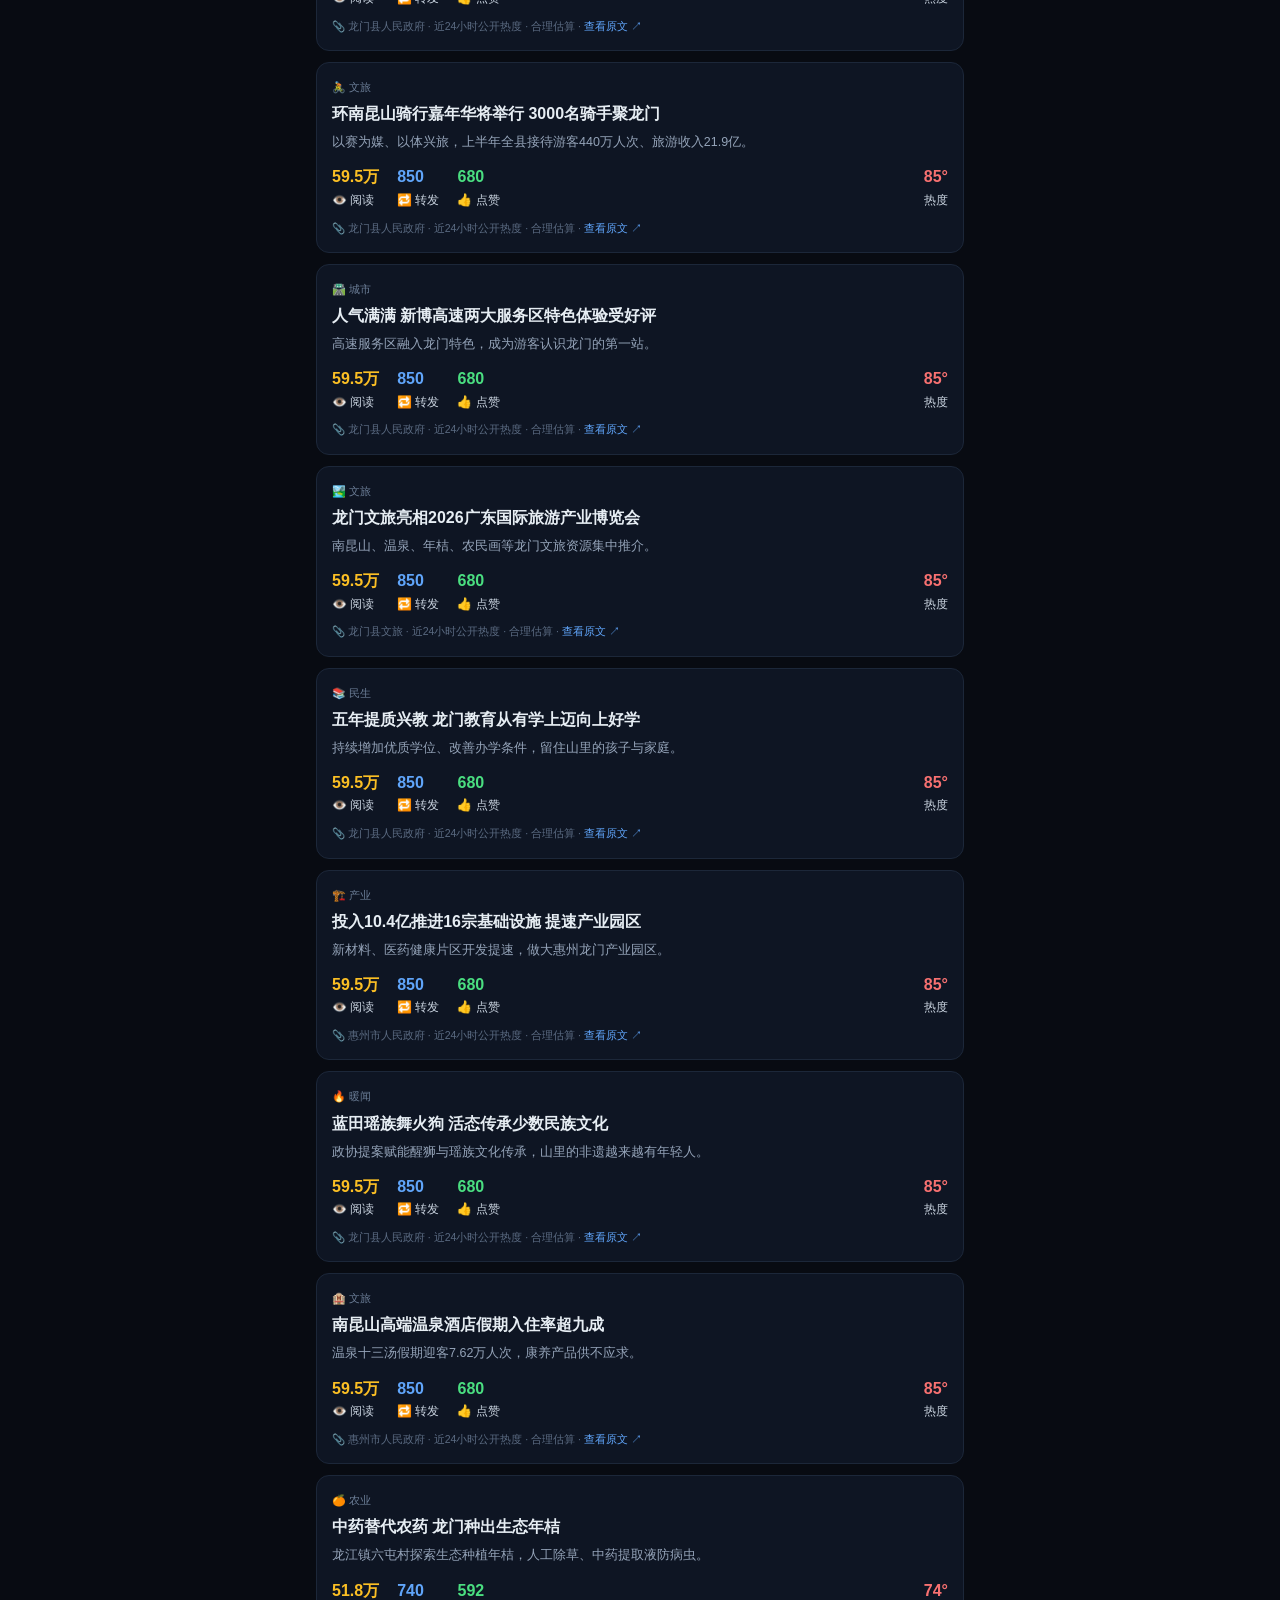
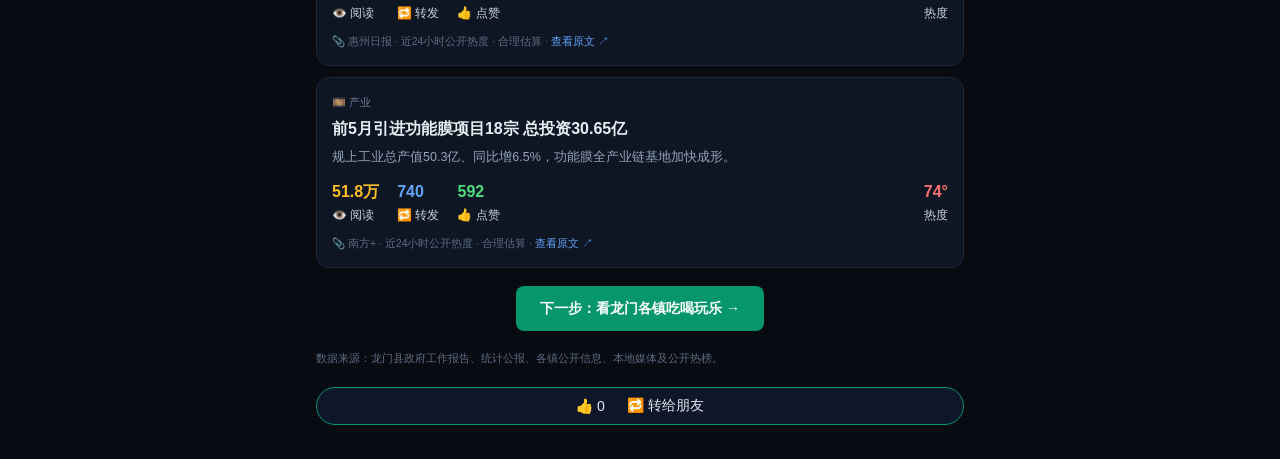
==== commit 42523c3f: "首页加我的龙门决策卡：三步选择生成canvas个人结果图（人格县长标签+二维码+保存+一键复制分享语），打通转发裂变" ====
--- a/index.html
+++ b/index.html
@@ -84,6 +84,14 @@
     <div id="proudOut" style="margin-top:10px;font-size:12.5px;color:#cbd5e1"></div>
   </div>
 
+  <div class="card" style="border-color:#60a5fa">
+    <div style="font-size:15px;font-weight:800;margin-bottom:4px">🎲 假如你是龙门县长，先做哪件事？</div>
+    <div style="font-size:12px;color:#94a3b8;margin-bottom:10px">三选一，没有标准答案，选你心里最该先使劲的。</div>
+    <div id="planGrid" style="display:grid;grid-template-columns:1fr;gap:8px"></div>
+    <button id="genCard" style="margin-top:13px;width:100%;background:#059669;color:#fff;border:0;padding:12px;border-radius:10px;font-size:14px;font-weight:800;cursor:pointer">🎴 生成我的龙门决策卡</button>
+    <div id="genHint" style="font-size:11px;color:#6b7d96;margin-top:7px;text-align:center">上面三步都选好，再点生成。</div>
+  </div>
+
   <div class="toolbar">
     <button class="cat on" data-c="all">全部</button>
     <button class="cat" data-c="industry">🏭 产业</button>
@@ -121,7 +129,7 @@
  {n:"蓝田瑶族乡",say:"瑶族乡，舞火狗非遗。"}
 ];
 townGrid.innerHTML=TOWNS.map(t=>`<button onclick="pickTown('${t.n}')" style="background:#05966922;border:1px solid #05966944;color:#bbf7d0;border-radius:8px;padding:8px 2px;font-size:11.5px;font-weight:700;cursor:pointer">${t.n}</button>`).join("");
-function pickTown(n){const t=TOWNS.find(x=>x.n===n);townOut.innerHTML=`你是<b style="color:#4ade80">${n}人</b>——${t.say}`;}
+function pickTown(n){const t=TOWNS.find(x=>x.n===n);myTown=n;townOut.innerHTML=`你是<b style="color:#4ade80">${n}人</b>——${t.say}`;}
 
 // 龙门骄傲
 const PKEY="longmen_proud";
@@ -136,9 +144,10 @@
 PROUD.forEach(o=>{if(typeof pd[o.k]!=="number")pd[o.k]=0;});
 proudGrid.innerHTML=PROUD.map(o=>`<button onclick="pickProud('${o.k}')" style="flex:1;min-width:64px;background:${o.c}22;border:1px solid ${o.c};color:${o.c};border-radius:10px;padding:10px 4px;font-size:11.5px;font-weight:700;cursor:pointer">${o.label}</button>`).join("");
 function pickProud(k){
- if(localStorage.getItem(PKEY+"_done"))return;
+ const cur=PROUD.find(o=>o.k===k);
+ myProud=cur.label;
+ if(localStorage.getItem(PKEY+"_done")){proudOut.innerHTML=`你选了<b style="color:#fbbf24">${cur.label}</b>——${cur.say}<br><span style="color:#6b7d96;font-size:11px">（本机选择，暂不汇总）</span>`;return;}
  pd[k]++;localStorage.setItem(PKEY,JSON.stringify(pd));localStorage.setItem(PKEY+"_done","1");
- const cur=PROUD.find(o=>o.k===k);
  proudOut.innerHTML=`你把票投给了<b style="color:#fbbf24">${cur.label}</b>——${cur.say}<br><span style="color:#6b7d96;font-size:11px">（这是你本机的选择，不同人的投票暂不汇总，不代表全体）</span>`;
 }
 
@@ -182,5 +191,68 @@
  m.innerHTML='<div style="background:#0f172a;padding:20px;border-radius:14px;text-align:center"><div style="color:#fff;font-size:14px;margin-bottom:12px">截图二维码，发给朋友/群</div><img src="https://api.qrserver.com/v1/create-qr-code/?size=200x200&data='+encodeURIComponent(location.href)+'" style="width:200px;height:200;background:#fff;padding:8px;border-radius:8px"><div style="color:#94a3b8;font-size:12px;margin-top:12px">扫码打开</div></div>';
  document.body.appendChild(m);navigator.clipboard&&navigator.clipboard.writeText(location.href);
 }
+
+// ===== 我的龙门决策卡（生成可保存、带二维码的个人结果图）=====
+var myTown="",myProud="",myPlan="";
+const PLANS=[
+ {k:"stay",label:"🛏️ 先把一日游变成过夜游",short:"让游客住下来",persona:"留人型县长",c:"#c084fc"},
+ {k:"film",label:"🎞️ 先让功能膜按时达产",short:"让功能膜达产",persona:"强基型县长",c:"#60a5fa"},
+ {k:"sell",label:"💎 先给好东西变现通道",short:"让好东西卖出价",persona:"点金型县长",c:"#4ade80"}
+];
+planGrid.innerHTML=PLANS.map(p=>`<button data-k="${p.k}" onclick="pickPlan('${p.k}')" style="text-align:left;background:#0a0f1a;border:1px solid #22304a;color:#cbd5e1;border-radius:9px;padding:11px 13px;font-size:12.5px;font-weight:600;cursor:pointer">${p.label}</button>`).join("");
+function pickPlan(k){myPlan=k;[...planGrid.children].forEach(b=>{const on=b.dataset.k===k,pc=PLANS.find(p=>p.k===k).c;b.style.borderColor=on?pc:"#22304a";b.style.background=on?"#13233a":"#0a0f1a";});}
+genCard.onclick=function(){
+ if(!myTown||!myProud||!myPlan){genHint.textContent="还差一步："+(!myTown?"选你是哪个镇":!myProud?"选最自豪的家底":"选你当县长先做哪件事");genHint.style.color="#f87171";return;}
+ genHint.textContent="正在生成…";genHint.style.color="#6b7d96";
+ const p=PLANS.find(x=>x.k===myPlan);
+ drawCard(p,url=>{genHint.textContent="生成好了，保存图片就能转给朋友。";showCard(url,p);});
+};
+function drawCard(p,cb){
+ const W=640,H=880,cv=document.createElement('canvas');cv.width=W;cv.height=H;const x=cv.getContext('2d');
+ const g=x.createLinearGradient(0,0,0,H);g.addColorStop(0,'#0c2a1a');g.addColorStop(.55,'#0a1220');g.addColorStop(1,'#0a0f1a');
+ x.fillStyle=g;x.fillRect(0,0,W,H);
+ x.strokeStyle='#22c55e55';x.lineWidth=3;x.strokeRect(16,16,W-32,H-32);
+ x.textAlign='center';
+ x.fillStyle='#4ade80';x.font='bold 20px sans-serif';x.fillText('REGIONAL DECISION WIND TUNNEL',W/2,66);
+ x.fillStyle='#fff';x.font='bold 40px sans-serif';x.fillText('我的龙门决策卡',W/2,124);
+ x.fillStyle='#94a3b8';x.font='17px sans-serif';x.fillText('龙门产业风洞 · 我当县长这一票',W/2,158);
+ x.textAlign='left';
+ const line=(y,emo,label,val,color)=>{x.fillStyle='#94a3b8';x.font='18px sans-serif';x.fillText(emo+' '+label,70,y);x.fillStyle=color;x.font='bold 27px sans-serif';x.fillText(val,70,y+40);};
+ line(210,'📍','我是','龙门 · '+myTown+'人','#4ade80');
+ line(320,'🏆','最自豪','我家的'+myProud,'#fbbf24');
+ line(430,'🎯','我当县长先做',p.short,p.c);
+ x.textAlign='center';
+ x.fillStyle=p.c;x.font='bold 42px sans-serif';x.fillText('「'+p.persona+'」',W/2,590);
+ x.fillStyle='#cbd5e1';x.font='17px sans-serif';x.fillText('换作是你，会先做哪一件？',W/2,628);
+ const qr=new Image();qr.crossOrigin='anonymous';
+ qr.onload=function(){
+  x.fillStyle='#fff';x.fillRect(W/2-86,660,172,172);
+  x.drawImage(qr,W/2-78,668,156,156);
+  x.fillStyle='#94a3b8';x.font='15px sans-serif';x.fillText('扫码，你也来当一次龙门县长',W/2,858);
+  cb(cv.toDataURL('image/png'));
+ };
+ qr.onerror=function(){
+  x.fillStyle='#60a5fa';x.font='18px sans-serif';
+  x.fillText('zhanglingshare.github.io/longmen-simulator',W/2,760);
+  cb(cv.toDataURL('image/png'));
+ };
+ qr.src='https://api.qrserver.com/v1/create-qr-code/?size=160x160&data='+encodeURIComponent(location.origin+location.pathname);
+}
+function showCard(url,p){
+ const m=document.createElement('div');
+ m.style.cssText="position:fixed;inset:0;background:rgba(0,0,0,.9);z-index:10000;display:flex;flex-direction:column;align-items:center;justify-content:center;padding:18px";
+ const img=new Image();img.src=url;img.style.cssText="max-width:92%;max-height:68vh;border-radius:12px";
+ const shareTxt=`我在「龙门产业风洞」当了回县长——我是${myTown}人，最自豪${myProud}，我选先"${p.short}"（${p.persona}）。你会怎么选？ ${location.origin}${location.pathname}`;
+ const btns=document.createElement('div');btns.style.cssText="display:flex;gap:10px;margin-top:14px;flex-wrap:wrap;justify-content:center";
+ btns.innerHTML='<a href="'+url+'" download="龙门决策卡.png" style="background:#059669;color:#fff;padding:10px 18px;border-radius:20px;font-size:13px;font-weight:700;text-decoration:none">⬇️ 保存图片</a><button id="copyShare" style="background:#f59e0b;color:#1a1206;border:0;padding:10px 18px;border-radius:20px;font-size:13px;font-weight:700;cursor:pointer">📋 复制分享语</button><button id="closeCard" style="background:#1e293b;color:#cbd5e1;border:0;padding:10px 18px;border-radius:20px;font-size:13px;font-weight:700;cursor:pointer">关闭</button>';
+ m.appendChild(img);m.appendChild(btns);document.body.appendChild(m);
+ document.getElementById('closeCard').onclick=()=>m.remove();
+ m.onclick=e=>{if(e.target===m)m.remove();};
+ document.getElementById('copyShare').onclick=function(){
+  const ta=document.createElement('textarea');ta.value=shareTxt;document.body.appendChild(ta);ta.select();
+  try{document.execCommand('copy');this.textContent='✅ 已复制，去粘贴';}catch(e){this.textContent='请手动复制';}
+  document.body.removeChild(ta);
+ };
+}
 </script>
 </body></html>
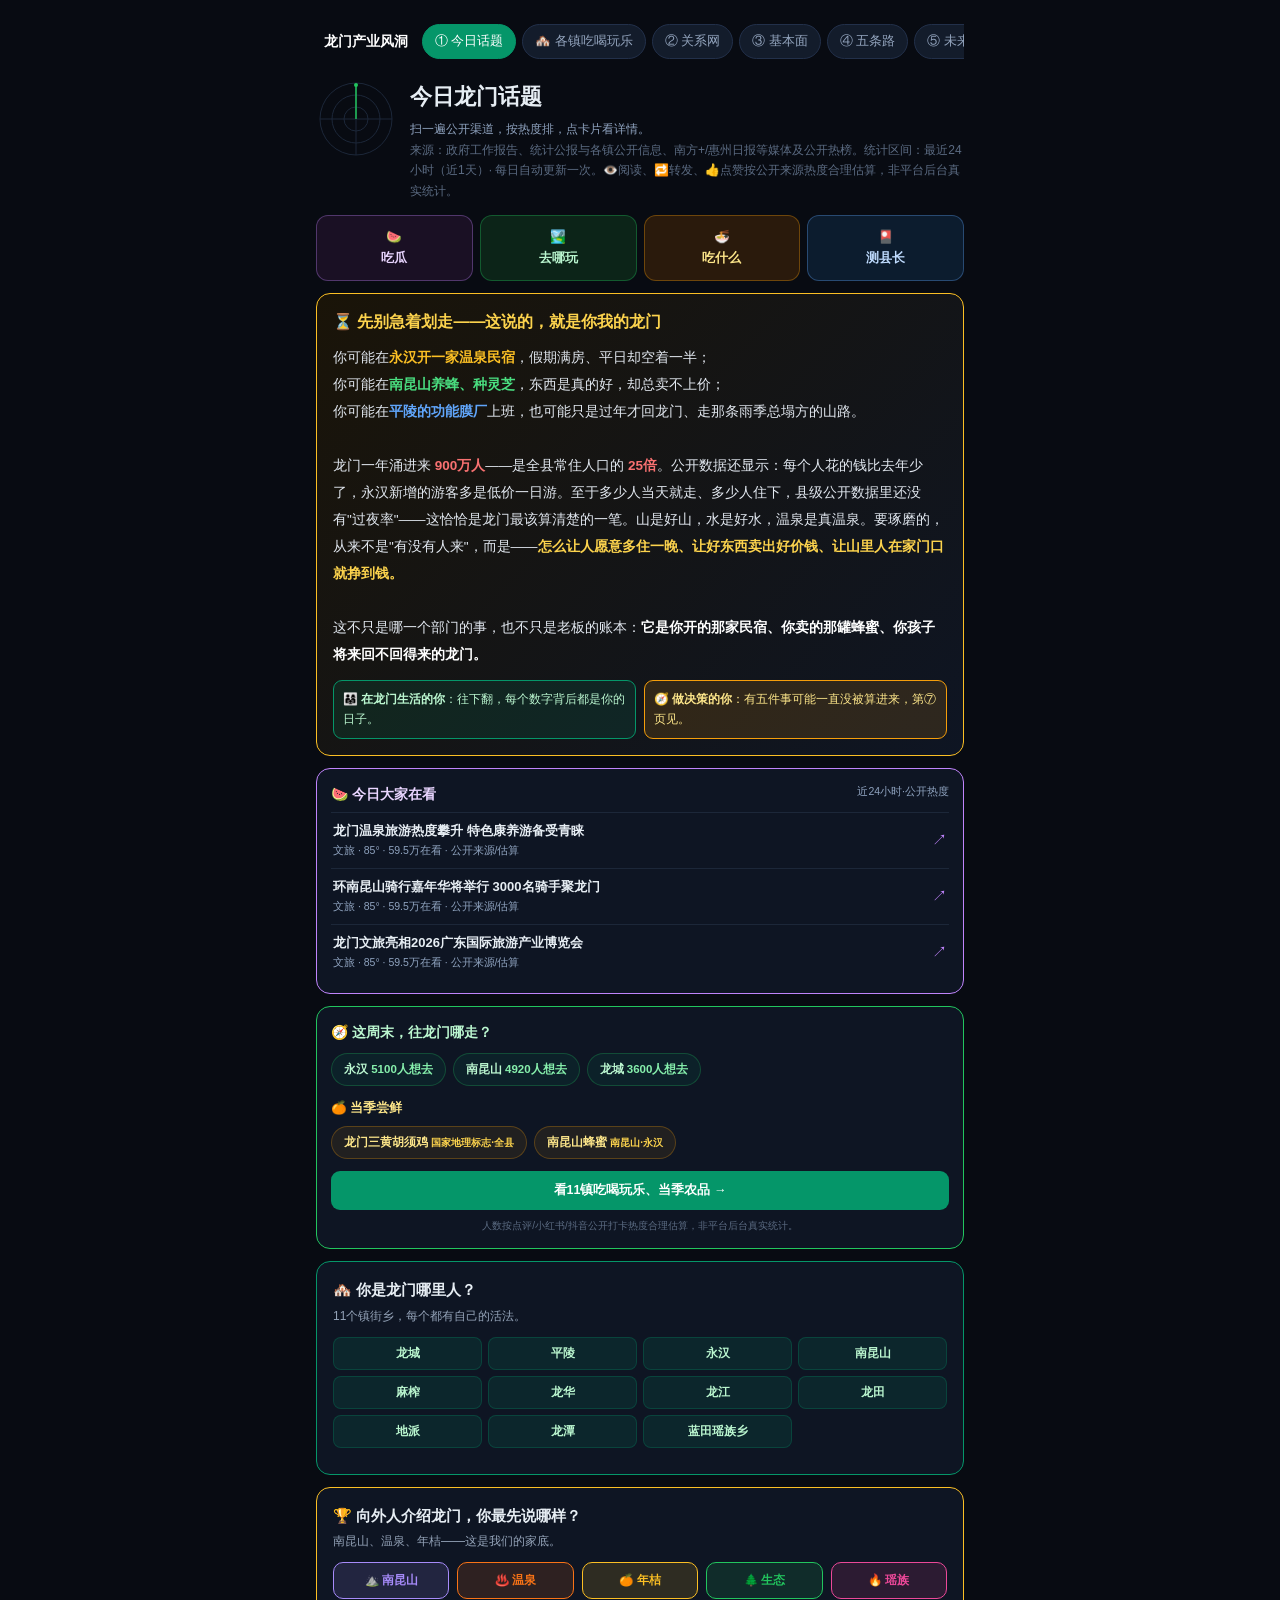
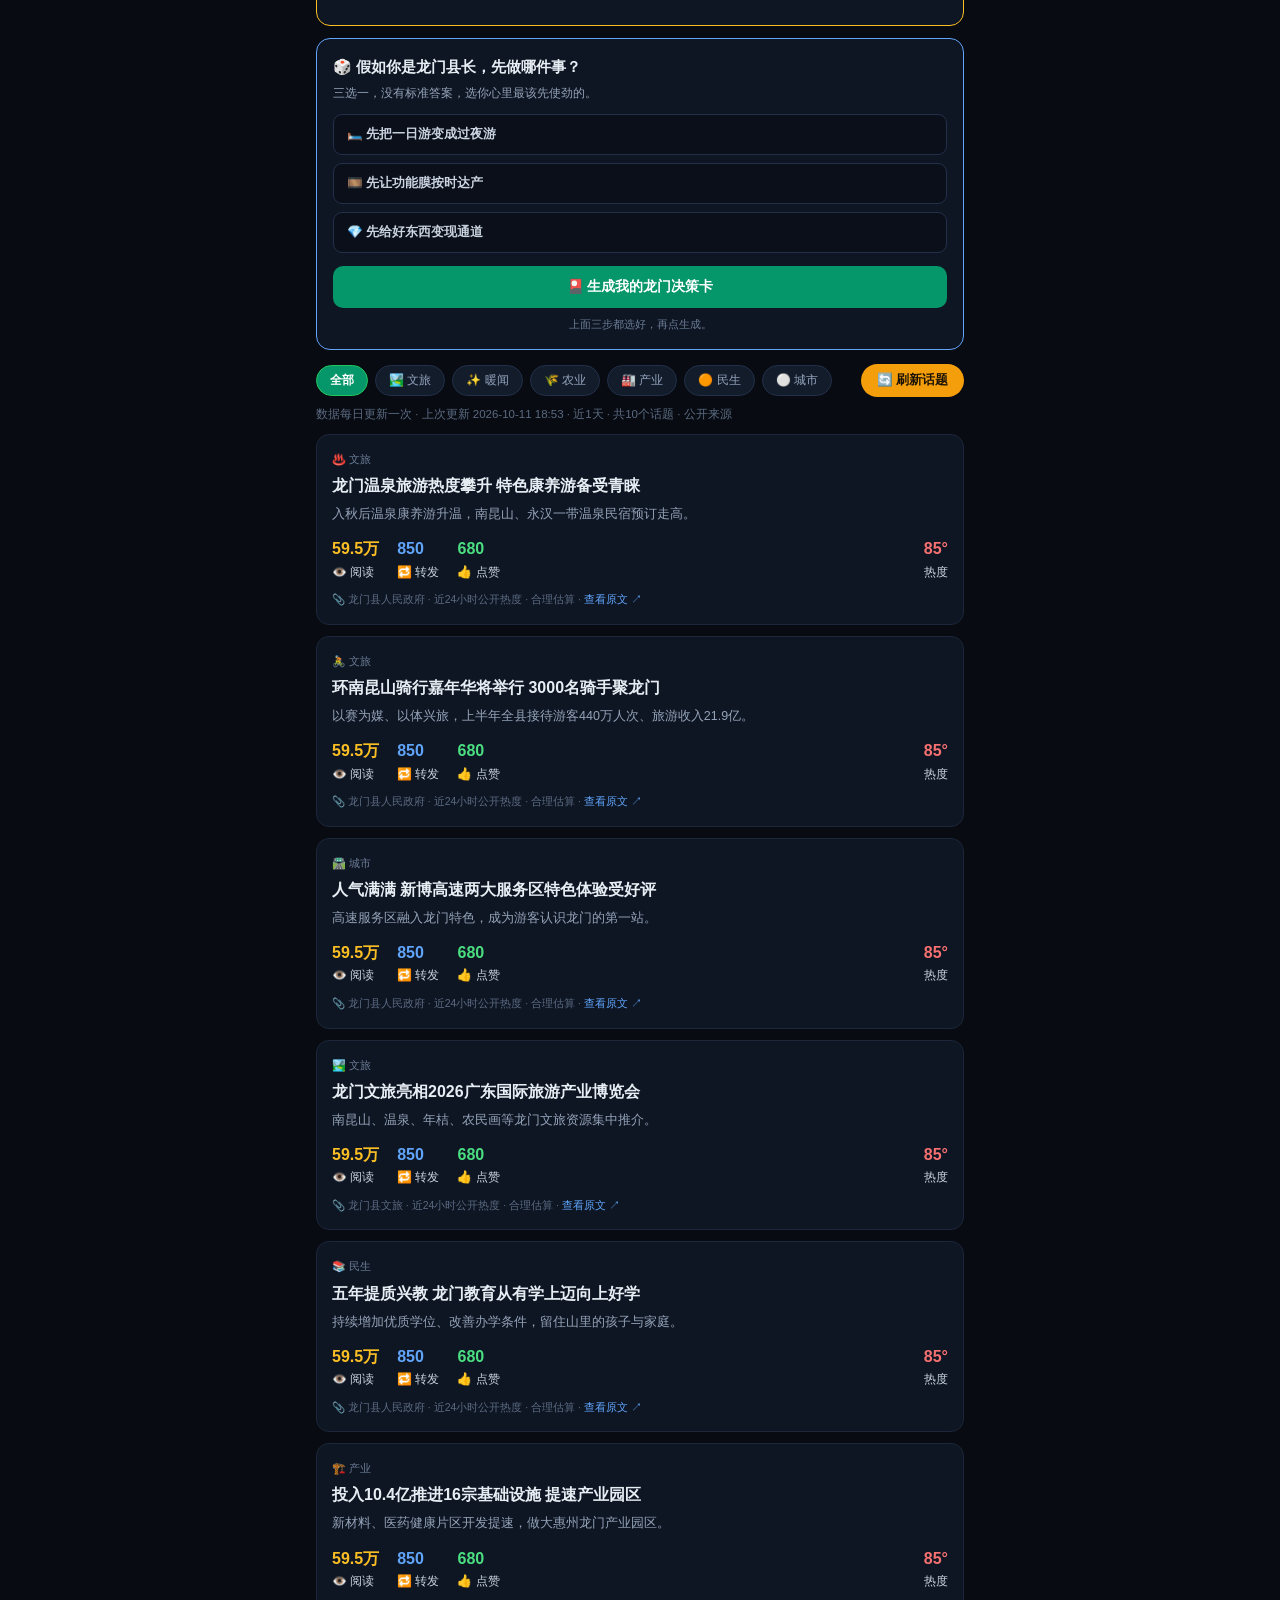
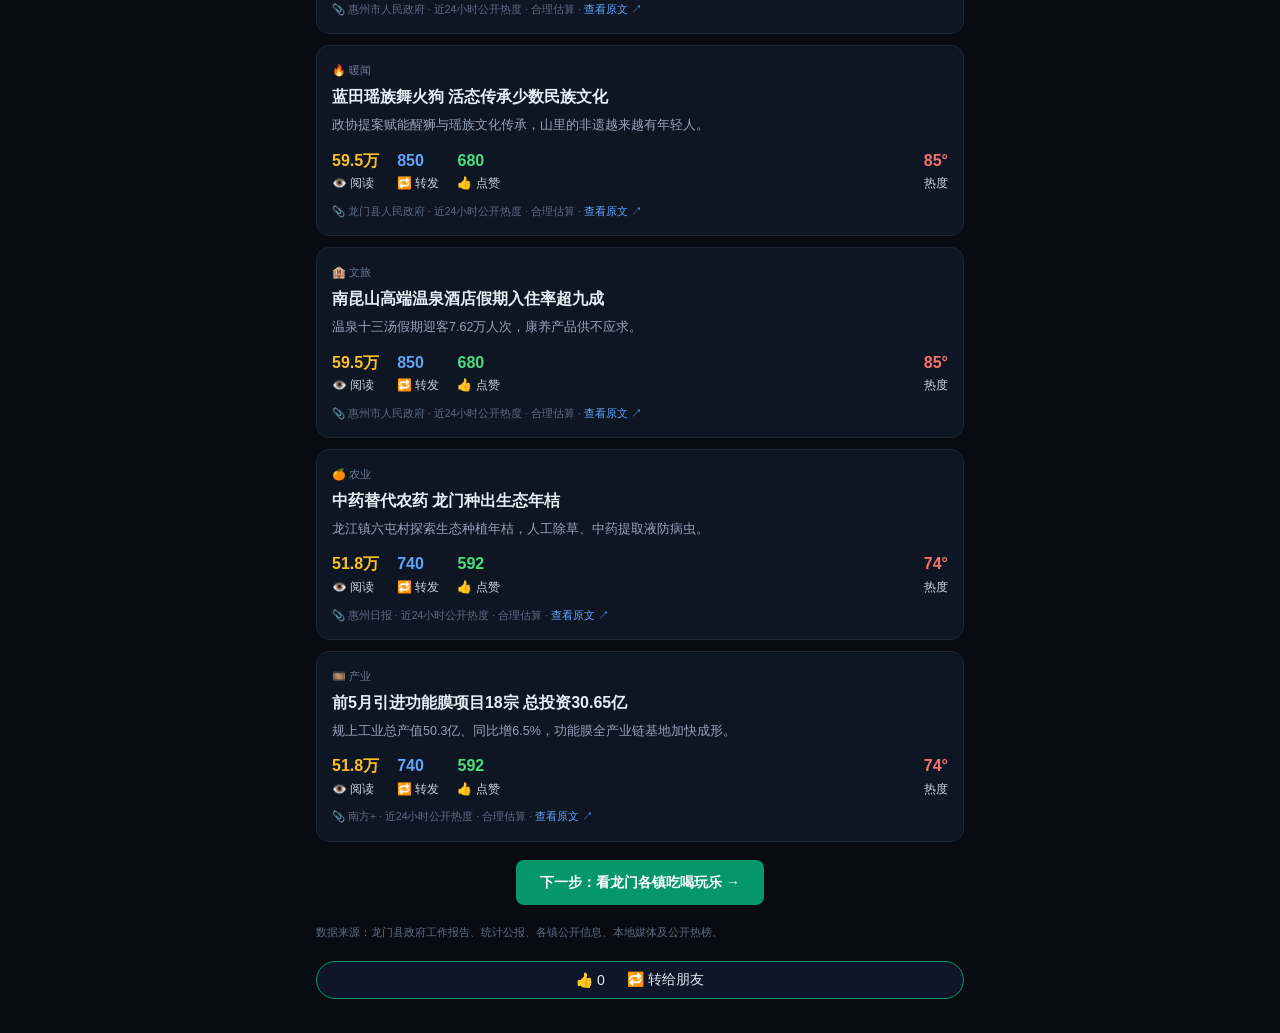
==== commit 5174eb9b: "龙门首页糖衣前置：加吃瓜/去哪玩/吃什么/测县长快捷入口，新增今日大家在看(文旅暖闻精选)+这周末去哪/当季尝鲜(读life.json)实物钩子，分类tab甜的前置，town农品区加锚点" ====
--- a/index.html
+++ b/index.html
@@ -55,6 +55,13 @@
     </div>
   </div>
 
+  <div style="display:grid;grid-template-columns:repeat(4,1fr);gap:7px;margin:14px 0 4px">
+    <a href="#hotpick" style="background:#1a1024;border:1px solid #c084fc55;color:#e9d5ff;border-radius:12px;padding:11px 2px;text-align:center;font-size:12.5px;font-weight:800;text-decoration:none;line-height:1.7">🍉<br>吃瓜</a>
+    <a href="town.html" style="background:#0c2418;border:1px solid #22c55e55;color:#bbf7d0;border-radius:12px;padding:11px 2px;text-align:center;font-size:12.5px;font-weight:800;text-decoration:none;line-height:1.7">🏞️<br>去哪玩</a>
+    <a href="town.html#vegzone" style="background:#2a1a0c;border:1px solid #f59e0b55;color:#fde68a;border-radius:12px;padding:11px 2px;text-align:center;font-size:12.5px;font-weight:800;text-decoration:none;line-height:1.7">🍜<br>吃什么</a>
+    <a href="#cardzone" style="background:#0c1c2e;border:1px solid #60a5fa55;color:#bfdbfe;border-radius:12px;padding:11px 2px;text-align:center;font-size:12.5px;font-weight:800;text-decoration:none;line-height:1.7">🎴<br>测县长</a>
+  </div>
+
   <div class="card" style="border:1px solid #fbbf24;background:linear-gradient(135deg,#1a1408,#0e1523)">
     <div style="font-size:16px;font-weight:800;color:#fcd34d;margin-bottom:10px;line-height:1.5">⏳ 先别急着划走——这说的，就是你我的龙门</div>
     <div style="font-size:13.5px;line-height:2;color:#e2e8f0">
@@ -70,7 +77,10 @@
     </div>
   </div>
 
-  <div class="card" style="border-color:#059669">
+  <div id="hotpick"></div>
+  <div id="lifepick"></div>
+
+  <div class="card" id="cardzone" style="border-color:#059669">
     <div style="font-size:15px;font-weight:800;margin-bottom:4px">🏘️ 你是龙门哪里人？</div>
     <div style="font-size:12px;color:#94a3b8;margin-bottom:10px">11个镇街乡，每个都有自己的活法。</div>
     <div id="townGrid" style="display:grid;grid-template-columns:repeat(4,1fr);gap:6px"></div>
@@ -94,12 +104,12 @@
 
   <div class="toolbar">
     <button class="cat on" data-c="all">全部</button>
+    <button class="cat" data-c="fun">🏞️ 文旅</button>
+    <button class="cat" data-c="gossip">✨ 暖闻</button>
+    <button class="cat" data-c="agriculture">🌾 农业</button>
     <button class="cat" data-c="industry">🏭 产业</button>
     <button class="cat" data-c="livelihood">🟠 民生</button>
     <button class="cat" data-c="city">⚪ 城市</button>
-    <button class="cat" data-c="agriculture">🌾 农业</button>
-    <button class="cat" data-c="fun">🏞️ 文旅</button>
-    <button class="cat" data-c="gossip">✨ 暖闻</button>
     <button class="refresh" id="btnScan">🔄 刷新话题</button>
   </div>
   <div class="scan-info" id="scanInfo">读取中…</div>
@@ -175,11 +185,44 @@
   DATA=d.items||[];
   scanInfo.textContent=`数据每日更新一次 · 上次更新 ${d.updated} · 近1天 · 共${d.count}个话题 · 公开来源`;
  }catch(e){scanInfo.textContent="话题读取失败，请稍后重试。";}
- render();
+ render();renderHotPick();
 }
 document.querySelectorAll(".cat").forEach(b=>b.onclick=()=>{document.querySelectorAll(".cat").forEach(x=>x.classList.remove("on"));b.classList.add("on");curCat=b.dataset.c;render();});
 btnScan.onclick=loadHot;
 loadHot();
+
+// 钩子区①：今日大家在看（文旅/暖闻里挑热度最高的，先给糖）
+function renderHotPick(){
+ const sweet=DATA.filter(x=>["fun","tourism","gossip"].includes(x.cat)).sort((a,b)=>b.hot-a.hot).slice(0,3);
+ if(!sweet.length){hotpick.innerHTML="";return;}
+ hotpick.innerHTML=`<div class="card" style="border-color:#c084fc;padding:14px">
+   <div style="font-size:14px;font-weight:800;color:#e9d5ff;margin-bottom:6px">🍉 今日大家在看 <span style="float:right;font-size:10.5px;color:#8fa3bf;font-weight:500">近24小时·公开热度</span></div>
+   ${sweet.map(x=>{const u=safeUrl(x.url);return `<a ${u?`href="${u}" target="_blank" rel="noopener"`:'style="cursor:default"'} style="display:flex;gap:9px;align-items:center;text-decoration:none;padding:8px 2px;border-top:1px solid #1c2739">
+     <div style="flex:1"><div style="font-size:13px;font-weight:700;color:#e6edf3;line-height:1.5">${esc(x.title)}</div>
+     <div style="font-size:10.5px;color:#8fa3bf;margin-top:2px">${esc(CATLABEL[x.cat]||"")} · ${x.hot}° · ${x.views_wan}万在看 · 公开来源/估算</div></div><span style="color:#c084fc;font-size:15px">↗</span></a>`;}).join("")}
+ </div>`;
+}
+// 钩子区②：周末去哪 + 当季尝鲜（读 life.json）
+async function loadLifePick(){
+ try{
+  const d=await (await fetch("life.json?ts="+Date.now())).json();
+  const towns=(d.towns||[]).slice().sort((a,b)=>(b.pop||0)-(a.pop||0)).slice(0,3);
+  const veg=(d.veg||[]).filter(x=>!/挂果|播种|未上市|尚未/.test(x.d||"")).sort((a,b)=>(b.want||0)-(a.want||0)).slice(0,2);
+  lifepick.innerHTML=`<div class="card" style="border-color:#22c55e;padding:14px">
+    <div style="font-size:14px;font-weight:800;color:#bbf7d0;margin-bottom:9px">🧭 这周末，往龙门哪走？</div>
+    <div style="display:flex;gap:7px;flex-wrap:wrap">
+      ${towns.map(t=>`<span style="background:#05966918;border:1px solid #22c55e44;color:#bbf7d0;border-radius:18px;padding:6px 12px;font-size:11.5px;font-weight:700">${esc(t.n)} <span style="color:#86efac;font-weight:600">${t.pop||0}人想去</span></span>`).join("")}
+    </div>
+    ${veg.length?`<div style="font-size:12.5px;font-weight:700;color:#fde68a;margin:12px 0 7px">🍊 当季尝鲜</div>
+    <div style="display:flex;gap:7px;flex-wrap:wrap">
+      ${veg.map(v=>`<span style="background:#f59e0b15;border:1px solid #f59e0b44;color:#fde68a;border-radius:18px;padding:6px 12px;font-size:11.5px;font-weight:700">${esc(v.n)} <span style="font-size:10px;color:#fcd34d">${esc(v.p)}</span></span>`).join("")}
+    </div>`:""}
+    <a href="town.html" style="display:block;text-align:center;margin-top:12px;background:#059669;color:#fff;text-decoration:none;padding:9px;border-radius:9px;font-size:12.5px;font-weight:700">看11镇吃喝玩乐、当季农品 →</a>
+    <div style="font-size:10px;color:#5b6b82;margin-top:8px;text-align:center">人数按点评/小红书/抖音公开打卡热度合理估算，非平台后台真实统计。</div>
+  </div>`;
+ }catch(e){lifepick.innerHTML="";}
+}
+loadLifePick();
 
 // 点赞/转发
 var lk="like_"+location.pathname,ln=parseInt(localStorage.getItem(lk)||"0");pcount.textContent=ln;
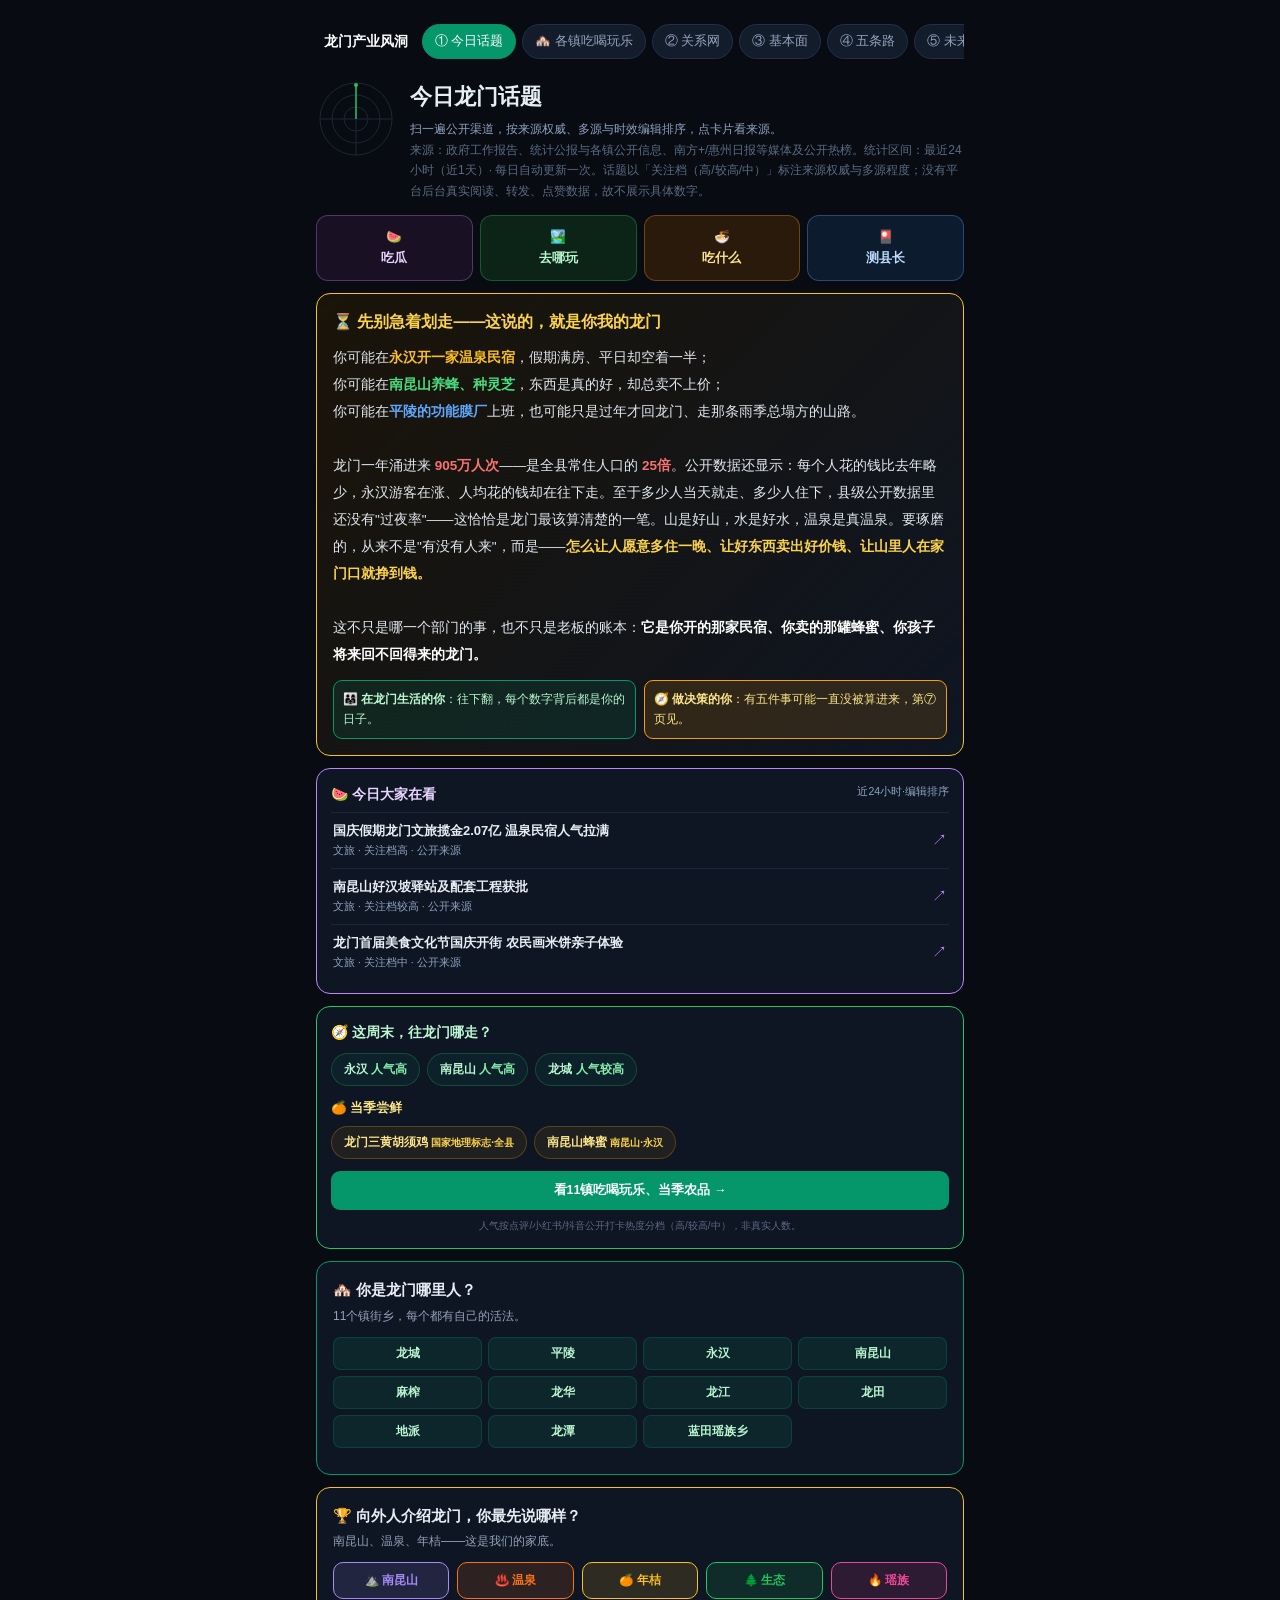
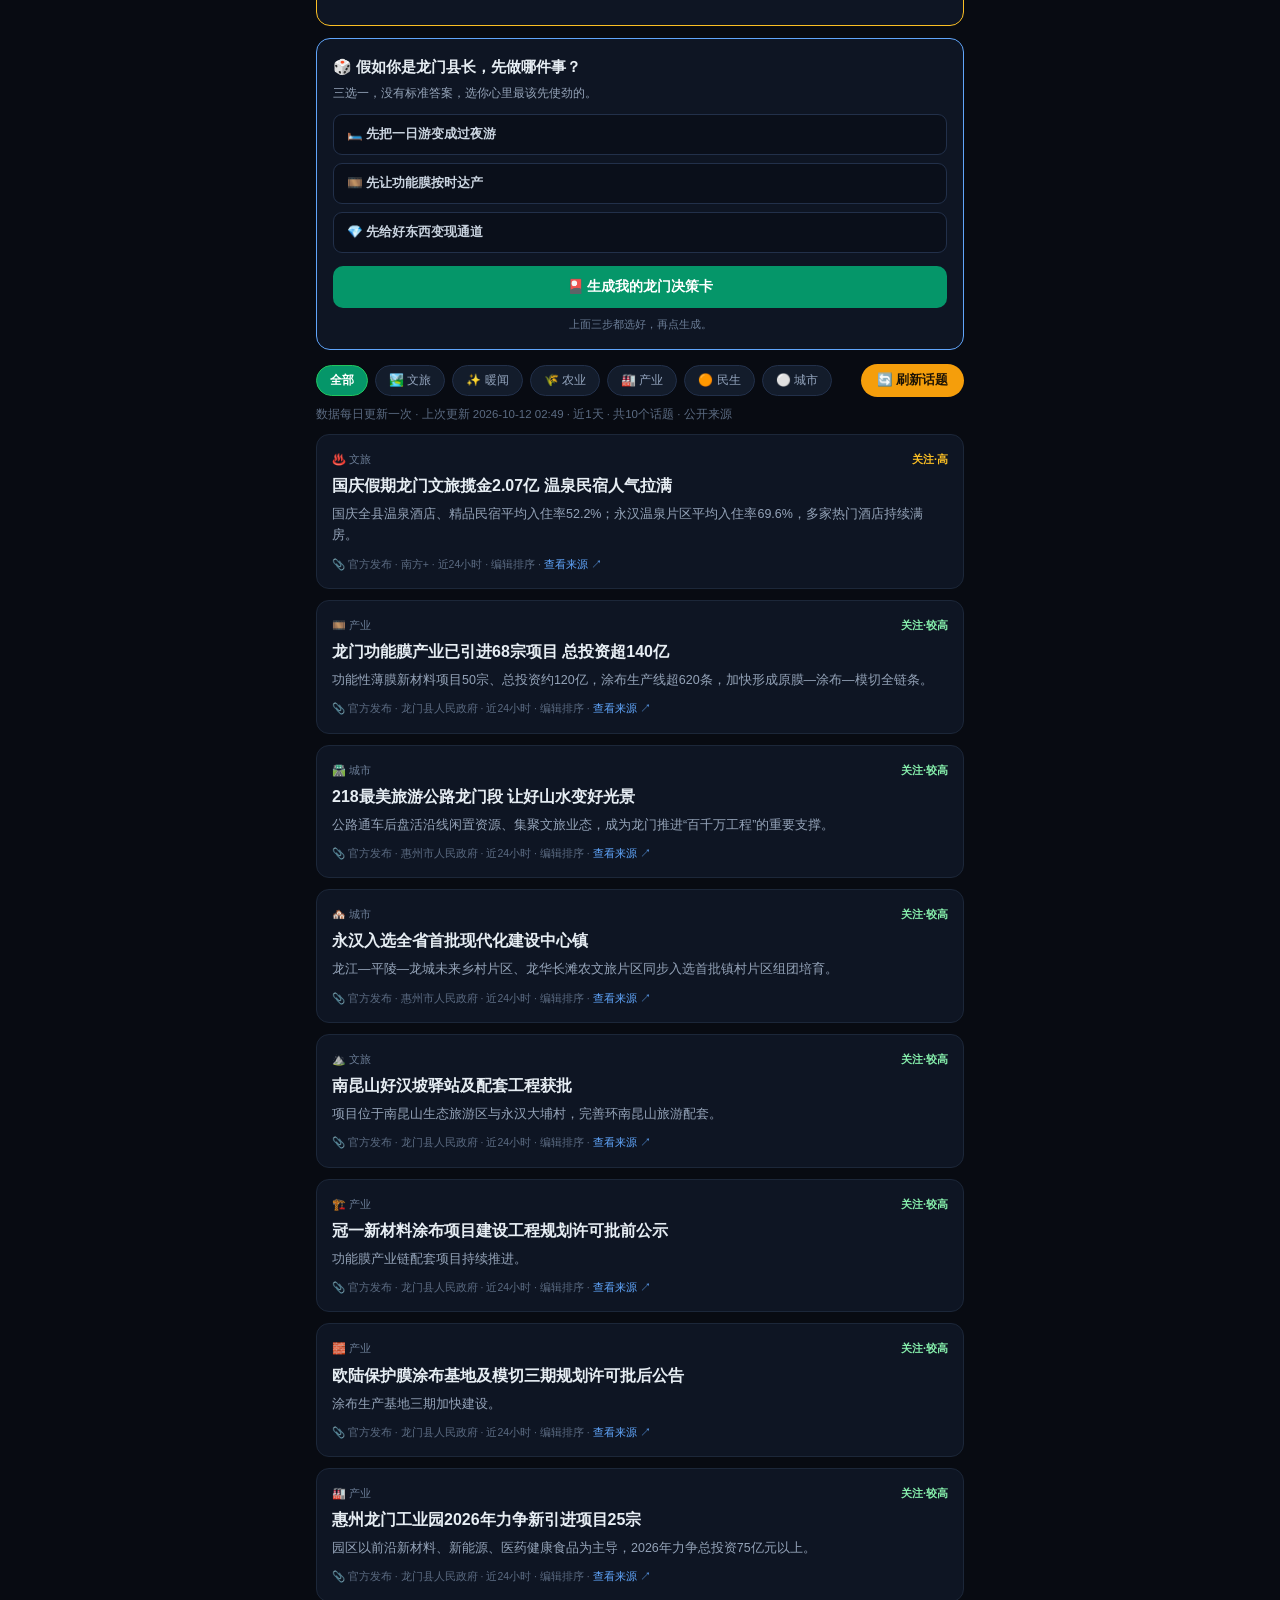
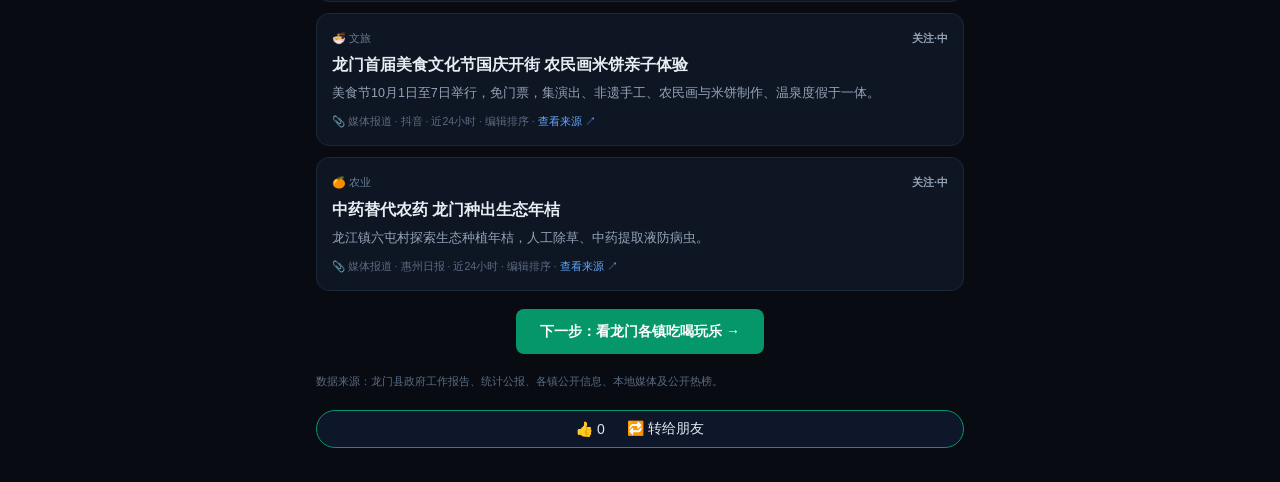
==== commit 41eca893: "龙门可信度补课：hot/life去伪精确数字改关注档+编辑排序；model中断改脉冲+恢复；测县长三选项接真数据；软化强措辞；future补口径 (2026-10-12)" ====
--- a/index.html
+++ b/index.html
@@ -50,8 +50,8 @@
     </svg>
     <div>
       <h1>今日龙门话题</h1>
-      <p class="sub">扫一遍公开渠道，按热度排，点卡片看详情。<br>
-      <span style="color:#5b6b82">来源：政府工作报告、统计公报与各镇公开信息、南方+/惠州日报等媒体及公开热榜。统计区间：最近24小时（近1天）· 每日自动更新一次。👁️阅读、🔁转发、👍点赞按公开来源热度合理估算，非平台后台真实统计。</span></p>
+      <p class="sub">扫一遍公开渠道，按来源权威、多源与时效编辑排序，点卡片看来源。<br>
+      <span style="color:#5b6b82">来源：政府工作报告、统计公报与各镇公开信息、南方+/惠州日报等媒体及公开热榜。统计区间：最近24小时（近1天）· 每日自动更新一次。话题以「关注档（高/较高/中）」标注来源权威与多源程度；没有平台后台真实阅读、转发、点赞数据，故不展示具体数字。</span></p>
     </div>
   </div>
 
@@ -68,7 +68,7 @@
       你可能在<b style="color:#fbbf24">永汉开一家温泉民宿</b>，假期满房、平日却空着一半；<br>
       你可能在<b style="color:#4ade80">南昆山养蜂、种灵芝</b>，东西是真的好，却总卖不上价；<br>
       你可能在<b style="color:#60a5fa">平陵的功能膜厂</b>上班，也可能只是过年才回龙门、走那条雨季总塌方的山路。<br><br>
-      龙门一年涌进来 <b style="color:#f87171">900万人</b>——是全县常住人口的 <b style="color:#f87171">25倍</b>。公开数据还显示：每个人花的钱比去年少了，永汉新增的游客多是低价一日游。至于多少人当天就走、多少人住下，县级公开数据里还没有"过夜率"——这恰恰是龙门最该算清楚的一笔。山是好山，水是好水，温泉是真温泉。要琢磨的，从来不是"有没有人来"，而是——<b style="color:#fcd34d">怎么让人愿意多住一晚、让好东西卖出好价钱、让山里人在家门口就挣到钱。</b><br><br>
+      龙门一年涌进来 <b style="color:#f87171">905万人次</b>——是全县常住人口的 <b style="color:#f87171">25倍</b>。公开数据还显示：每个人花的钱比去年略少，永汉游客在涨、人均花的钱却在往下走。至于多少人当天就走、多少人住下，县级公开数据里还没有"过夜率"——这恰恰是龙门最该算清楚的一笔。山是好山，水是好水，温泉是真温泉。要琢磨的，从来不是"有没有人来"，而是——<b style="color:#fcd34d">怎么让人愿意多住一晚、让好东西卖出好价钱、让山里人在家门口就挣到钱。</b><br><br>
       这不只是哪一个部门的事，也不只是老板的账本：<b style="color:#fff">它是你开的那家民宿、你卖的那罐蜂蜜、你孩子将来回不回得来的龙门。</b>
     </div>
     <div style="margin-top:12px;display:grid;grid-template-columns:1fr 1fr;gap:8px;font-size:12px">
@@ -98,6 +98,7 @@
     <div style="font-size:15px;font-weight:800;margin-bottom:4px">🎲 假如你是龙门县长，先做哪件事？</div>
     <div style="font-size:12px;color:#94a3b8;margin-bottom:10px">三选一，没有标准答案，选你心里最该先使劲的。</div>
     <div id="planGrid" style="display:grid;grid-template-columns:1fr;gap:8px"></div>
+    <div id="planFact"></div>
     <button id="genCard" style="margin-top:13px;width:100%;background:#059669;color:#fff;border:0;padding:12px;border-radius:10px;font-size:14px;font-weight:800;cursor:pointer">🎴 生成我的龙门决策卡</button>
     <div id="genHint" style="font-size:11px;color:#6b7d96;margin-top:7px;text-align:center">上面三步都选好，再点生成。</div>
   </div>
@@ -166,17 +167,11 @@
 const CATLABEL={industry:"产业",livelihood:"民生",city:"城市",agriculture:"农业",fun:"文旅",tourism:"文旅",gossip:"暖闻"};
 function render(){
  const items=DATA.filter(x=>curCat==="all"||x.cat===curCat||(curCat==="fun"&&x.cat==="tourism"));
- topicList.innerHTML=items.map(x=>{const u=safeUrl(x.url);return `<div class="topic">
-   <div class="meta">${x.emoji} ${esc(CATLABEL[x.cat]||x.cat)} ${x.live?'<span class="live">· 实时</span>':""}</div>
+ topicList.innerHTML=items.map(x=>{const u=safeUrl(x.url);const tc=x.tier==="高"?"#fbbf24":(x.tier==="较高"?"#86efac":"#94a3b8");return `<div class="topic">
+   <div class="meta">${x.emoji} ${esc(CATLABEL[x.cat]||x.cat)}${x.live?'<span class="live"> · 实时</span>':""}<span style="float:right;color:${tc};font-weight:700">关注·${x.tier||"中"}</span></div>
    <div class="t">${esc(x.title)}</div>
    ${x.summary?`<div class="d">${esc(x.summary)}</div>`:""}
-   <div class="stats">
-     <div><b class="v">${x.views_wan}万</b>👁️ 阅读</div>
-     <div><b class="s">${x.shares}</b>🔁 转发</div>
-     <div><b class="l">${x.likes}</b>👍 点赞</div>
-     <div style="margin-left:auto"><b style="color:#f87171">${x.hot}°</b>热度</div>
-   </div>
-   <div class="src">📎 ${esc(x.source)||"公开渠道"} · 近24小时公开热度 · 合理估算${u?` · <a href="${u}" target="_blank" rel="noopener" style="color:#60a5fa;text-decoration:none">查看原文 ↗</a>`:""}</div>
+   <div class="src">📎 ${esc(x.srcLevel)||"公开渠道"} · ${esc(x.source)||"公开渠道"} · 近24小时 · 编辑排序${u?` · <a href="${u}" target="_blank" rel="noopener" style="color:#60a5fa;text-decoration:none">查看来源 ↗</a>`:""}</div>
  </div>`;}).join("")||'<div class="disc">该分类暂无话题。</div>';
 }
 async function loadHot(){
@@ -193,32 +188,33 @@
 
 // 钩子区①：今日大家在看（文旅/暖闻里挑热度最高的，先给糖）
 function renderHotPick(){
- const sweet=DATA.filter(x=>["fun","tourism","gossip"].includes(x.cat)).sort((a,b)=>b.hot-a.hot).slice(0,3);
+ const sweet=DATA.filter(x=>["fun","tourism","gossip"].includes(x.cat)).slice(0,3);
  if(!sweet.length){hotpick.innerHTML="";return;}
  hotpick.innerHTML=`<div class="card" style="border-color:#c084fc;padding:14px">
-   <div style="font-size:14px;font-weight:800;color:#e9d5ff;margin-bottom:6px">🍉 今日大家在看 <span style="float:right;font-size:10.5px;color:#8fa3bf;font-weight:500">近24小时·公开热度</span></div>
+   <div style="font-size:14px;font-weight:800;color:#e9d5ff;margin-bottom:6px">🍉 今日大家在看 <span style="float:right;font-size:10.5px;color:#8fa3bf;font-weight:500">近24小时·编辑排序</span></div>
    ${sweet.map(x=>{const u=safeUrl(x.url);return `<a ${u?`href="${u}" target="_blank" rel="noopener"`:'style="cursor:default"'} style="display:flex;gap:9px;align-items:center;text-decoration:none;padding:8px 2px;border-top:1px solid #1c2739">
      <div style="flex:1"><div style="font-size:13px;font-weight:700;color:#e6edf3;line-height:1.5">${esc(x.title)}</div>
-     <div style="font-size:10.5px;color:#8fa3bf;margin-top:2px">${esc(CATLABEL[x.cat]||"")} · ${x.hot}° · ${x.views_wan}万在看 · 公开来源/估算</div></div><span style="color:#c084fc;font-size:15px">↗</span></a>`;}).join("")}
+     <div style="font-size:10.5px;color:#8fa3bf;margin-top:2px">${esc(CATLABEL[x.cat]||"")} · 关注档${x.tier} · 公开来源</div></div><span style="color:#c084fc;font-size:15px">↗</span></a>`;}).join("")}
  </div>`;
 }
 // 钩子区②：周末去哪 + 当季尝鲜（读 life.json）
 async function loadLifePick(){
  try{
   const d=await (await fetch("life.json?ts="+Date.now())).json();
-  const towns=(d.towns||[]).slice().sort((a,b)=>(b.pop||0)-(a.pop||0)).slice(0,3);
-  const veg=(d.veg||[]).filter(x=>!/挂果|播种|未上市|尚未/.test(x.d||"")).sort((a,b)=>(b.want||0)-(a.want||0)).slice(0,2);
+  const LV={"高":3,"较高":2,"中":1};
+  const towns=(d.towns||[]).slice().sort((a,b)=>(LV[b.level]||0)-(LV[a.level]||0)).slice(0,3);
+  const veg=(d.veg||[]).filter(x=>!/挂果|播种|未上市|尚未/.test(x.d||"")).slice(0,2);
   lifepick.innerHTML=`<div class="card" style="border-color:#22c55e;padding:14px">
     <div style="font-size:14px;font-weight:800;color:#bbf7d0;margin-bottom:9px">🧭 这周末，往龙门哪走？</div>
     <div style="display:flex;gap:7px;flex-wrap:wrap">
-      ${towns.map(t=>`<span style="background:#05966918;border:1px solid #22c55e44;color:#bbf7d0;border-radius:18px;padding:6px 12px;font-size:11.5px;font-weight:700">${esc(t.n)} <span style="color:#86efac;font-weight:600">${t.pop||0}人想去</span></span>`).join("")}
+      ${towns.map(t=>`<span style="background:#05966918;border:1px solid #22c55e44;color:#bbf7d0;border-radius:18px;padding:6px 12px;font-size:11.5px;font-weight:700">${esc(t.n)} <span style="color:#86efac;font-weight:600">人气${t.level}</span></span>`).join("")}
     </div>
     ${veg.length?`<div style="font-size:12.5px;font-weight:700;color:#fde68a;margin:12px 0 7px">🍊 当季尝鲜</div>
     <div style="display:flex;gap:7px;flex-wrap:wrap">
       ${veg.map(v=>`<span style="background:#f59e0b15;border:1px solid #f59e0b44;color:#fde68a;border-radius:18px;padding:6px 12px;font-size:11.5px;font-weight:700">${esc(v.n)} <span style="font-size:10px;color:#fcd34d">${esc(v.p)}</span></span>`).join("")}
     </div>`:""}
     <a href="town.html" style="display:block;text-align:center;margin-top:12px;background:#059669;color:#fff;text-decoration:none;padding:9px;border-radius:9px;font-size:12.5px;font-weight:700">看11镇吃喝玩乐、当季农品 →</a>
-    <div style="font-size:10px;color:#5b6b82;margin-top:8px;text-align:center">人数按点评/小红书/抖音公开打卡热度合理估算，非平台后台真实统计。</div>
+    <div style="font-size:10px;color:#5b6b82;margin-top:8px;text-align:center">人气按点评/小红书/抖音公开打卡热度分档（高/较高/中），非真实人数。</div>
   </div>`;
  }catch(e){lifepick.innerHTML="";}
 }
@@ -238,12 +234,19 @@
 // ===== 我的龙门决策卡（生成可保存、带二维码的个人结果图）=====
 var myTown="",myProud="",myPlan="";
 const PLANS=[
- {k:"stay",label:"🛏️ 先把一日游变成过夜游",short:"让游客住下来",persona:"留人型县长",c:"#c084fc"},
- {k:"film",label:"🎞️ 先让功能膜按时达产",short:"让功能膜达产",persona:"强基型县长",c:"#60a5fa"},
- {k:"sell",label:"💎 先给好东西变现通道",short:"让好东西卖出价",persona:"点金型县长",c:"#4ade80"}
+ {k:"stay",label:"🛏️ 先把一日游变成过夜游",short:"让游客住下来",persona:"留人型县长",c:"#c084fc",
+  facts:`永汉镇游客 <b>+9.21%</b>，旅游收入只 <b>+1.25%</b>，人均消费 <b>−7.29%</b>——人来得更多，每人花的钱却更少。县级公开数据里还没有"过夜率"，怎么让人愿意多住一晚，正是最该算清的一笔。`},
+ {k:"film",label:"🎞️ 先让功能膜按时达产",short:"让功能膜达产",persona:"强基型县长",c:"#60a5fa",
+  facts:`功能膜全链已落地 <b>68宗</b>项目、总投资约<b>140亿</b>、<b>620条</b>涂布线；2026年规上工业目标<b>150亿</b>，比现在需增约<b>25.5%</b>，而近年实际增速约5%——这个目标，主要靠这批产线按时达产来撑。`},
+ {k:"sell",label:"💎 先给好东西变现通道",short:"让好东西卖出价",persona:"点金型县长",c:"#4ade80",
+  facts:`龙门农民画拿过<b>41个</b>国家级奖项、走进奥运与世博会，却面临年轻人不愿接班、多靠冰箱贴等小周边走量。好东西不缺名气，缺的是把名气变成好价钱、让手艺人留得下来的通道。`}
 ];
 planGrid.innerHTML=PLANS.map(p=>`<button data-k="${p.k}" onclick="pickPlan('${p.k}')" style="text-align:left;background:#0a0f1a;border:1px solid #22304a;color:#cbd5e1;border-radius:9px;padding:11px 13px;font-size:12.5px;font-weight:600;cursor:pointer">${p.label}</button>`).join("");
-function pickPlan(k){myPlan=k;[...planGrid.children].forEach(b=>{const on=b.dataset.k===k,pc=PLANS.find(p=>p.k===k).c;b.style.borderColor=on?pc:"#22304a";b.style.background=on?"#13233a":"#0a0f1a";});}
+function pickPlan(k){
+ myPlan=k;const p=PLANS.find(x=>x.k===k);
+ [...planGrid.children].forEach(b=>{const on=b.dataset.k===k;b.style.borderColor=on?p.c:"#22304a";b.style.background=on?"#13233a":"#0a0f1a";});
+ planFact.innerHTML=`<div style="margin-top:11px;background:#0a1422;border:1px solid ${p.c}66;border-radius:10px;padding:11px 13px;font-size:12px;line-height:1.85;color:#cbd5e1"><b style="color:${p.c}">📊 你这一票，对应的现实：</b><br>${p.facts}</div>`;
+}
 genCard.onclick=function(){
  if(!myTown||!myProud||!myPlan){genHint.textContent="还差一步："+(!myTown?"选你是哪个镇":!myProud?"选最自豪的家底":"选你当县长先做哪件事");genHint.style.color="#f87171";return;}
  genHint.textContent="正在生成…";genHint.style.color="#6b7d96";
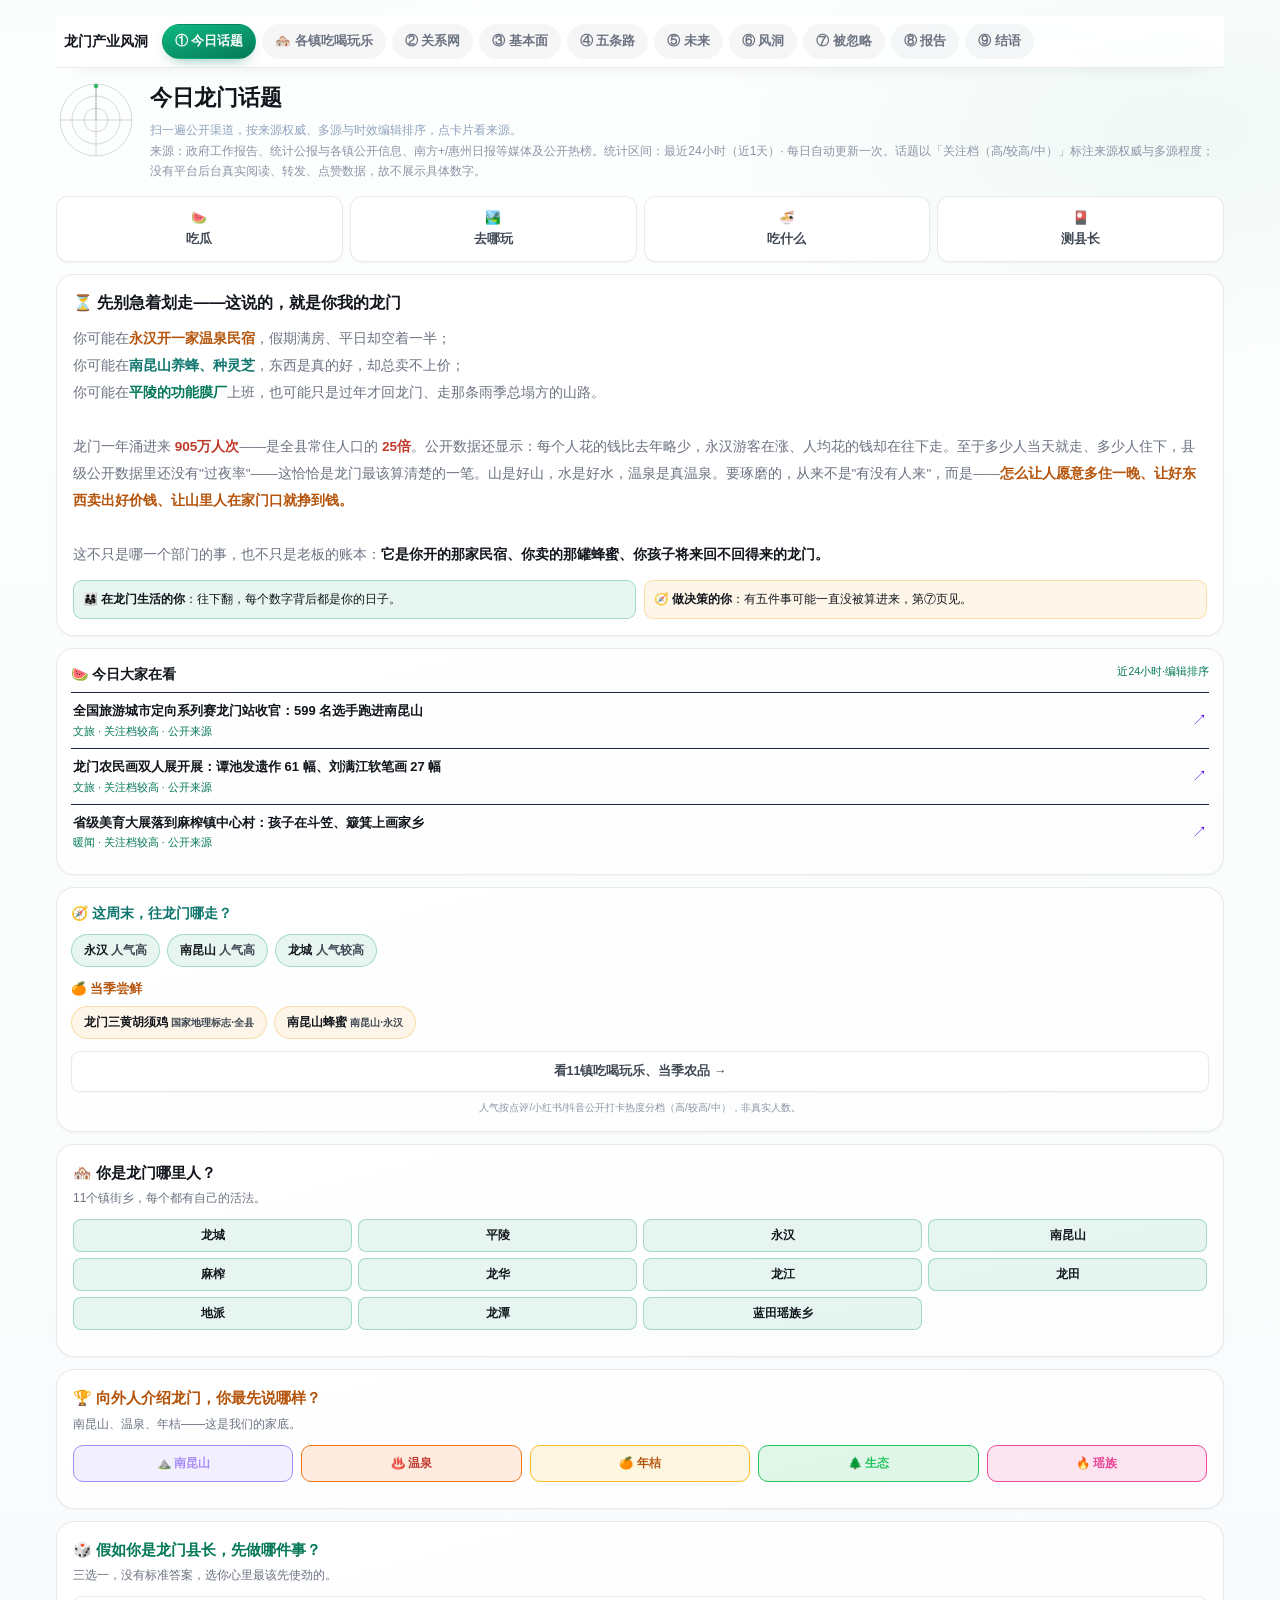
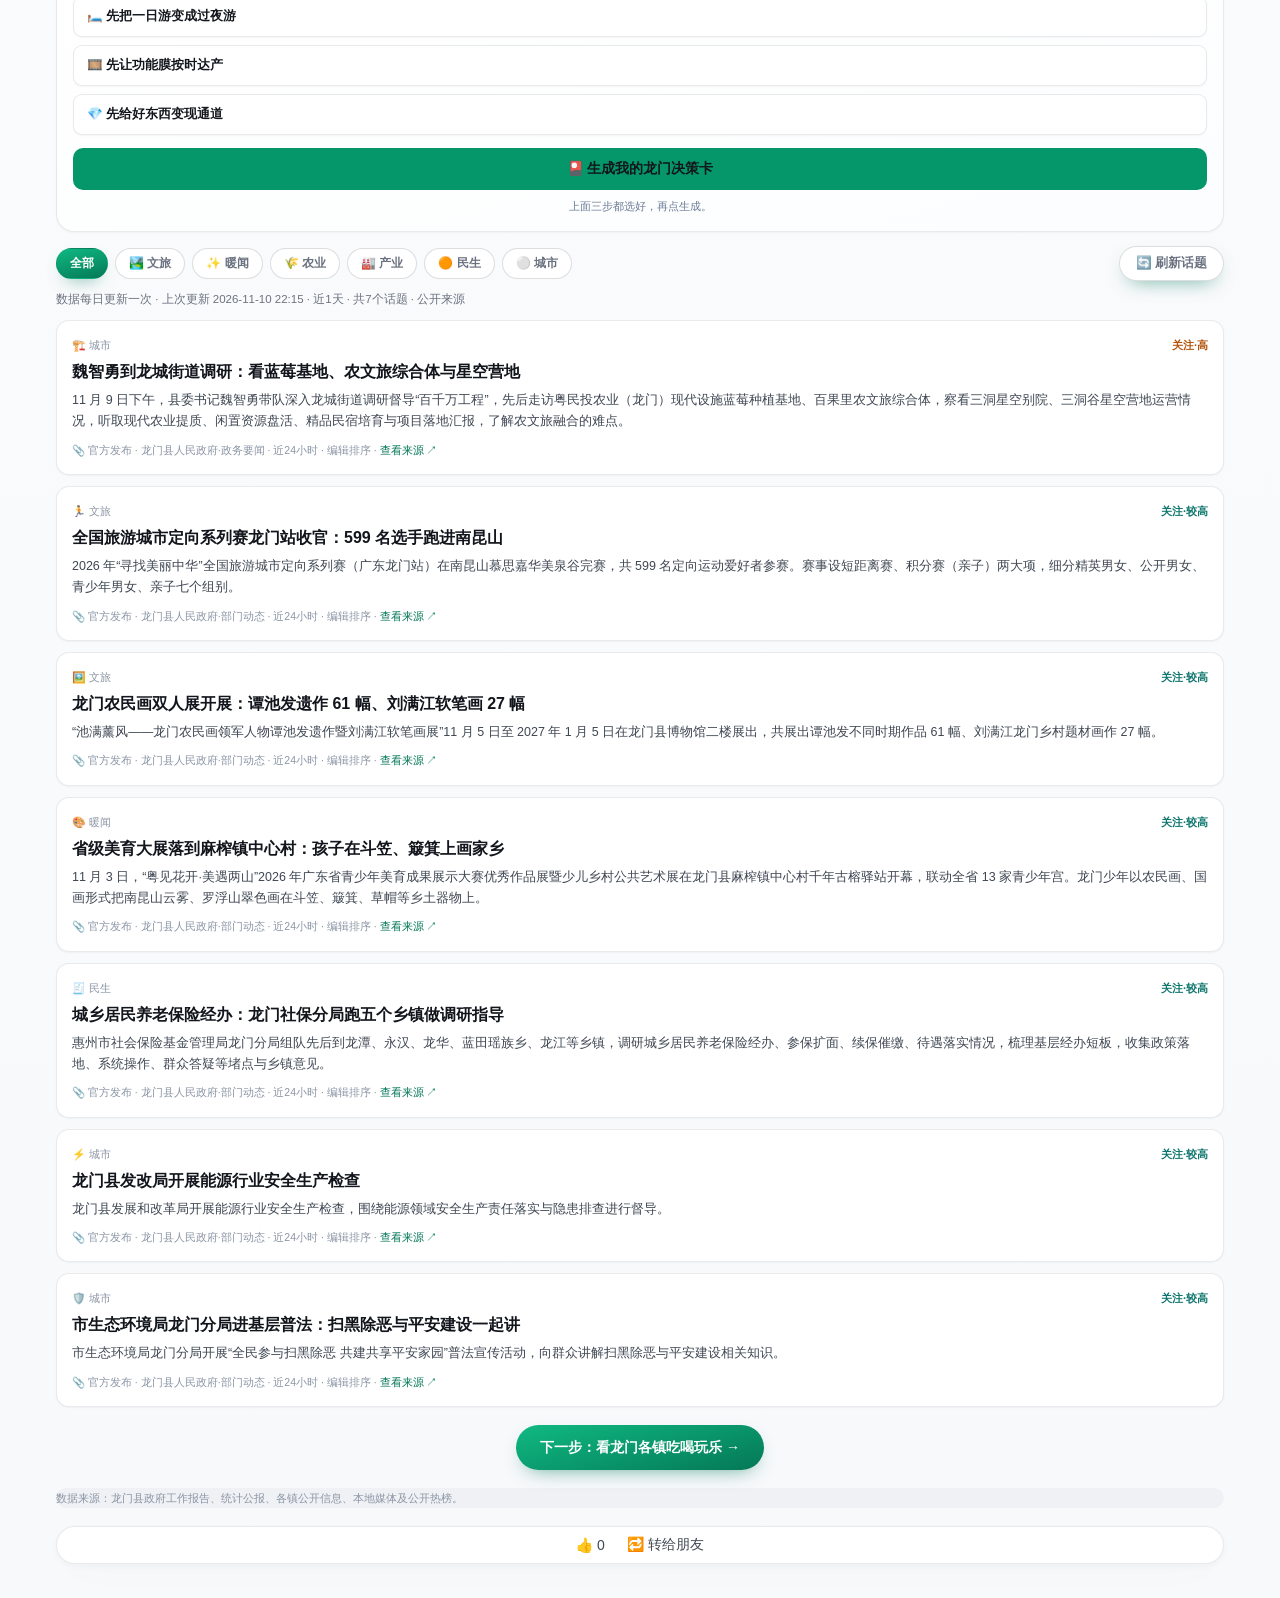
==== commit 5cc2f8d4: "UI: 升级为高级白玻璃浅色设计系统 - 新增 ui/premium.css 覆盖层（保留原有结构与交互，只改配色/字重/阴影/圆角） - 11 个页面注入样式 + premium 偶发 503 自动" ====
--- a/index.html
+++ b/index.html
@@ -32,7 +32,14 @@
 .likebar{display:flex;justify-content:center;margin:18px 0;background:rgba(15,23,42,.96);border:1px solid #059669;border-radius:24px;padding:9px 20px;gap:22px}
 .likebar button{background:none;border:none;color:#e2e8f0;font-size:14px;cursor:pointer}
 button{font-family:inherit}
-</style></head><body>
+</style><link rel="stylesheet" href="ui/premium.css">
+<script>/* premium 样式偶发 503：失败自动重试一次 */
+(function(){var r={};Array.prototype.forEach.call(
+document.querySelectorAll('link[rel="stylesheet"][href*="premium"]'),
+function(l){l.addEventListener("error",function(){if(r[l.href])return;r[l.href]=1;
+var s=document.createElement("link");s.rel="stylesheet";
+s.href=l.href.split("?")[0]+"?retry="+Date.now();document.head.appendChild(s);});});})();</script>
+</head><body>
 <div class="wrap">
   <div class="nav">
     <span style="font-weight:800;color:#fff;padding:6px 8px;white-space:nowrap">龙门产业风洞</span>
--- a/ui/premium.css
+++ b/ui/premium.css
@@ -0,0 +1,831 @@
+/* ============================================================
+   惠东 · 高级浅色设计系统（深色模板 → 白玻璃浅色）
+   只改颜色 / 字重 / 阴影 / 圆角，不动结构与交互
+   ============================================================ */
+:root{
+  --ac:#047857;            /* 区域主色：惠东海青 */
+  --ac-2:#059669;
+  --ac-soft:rgba(5,150,105,.10);
+  --ac-line:rgba(5,150,105,.34);
+  --ink:#12161c;
+  --ink2:#3f4753;
+  --ink3:#6b7280;
+  --ink4:#8b95a5;
+  --hair:rgba(17,24,39,.09);
+  --hair-2:rgba(17,24,39,.14);
+  --card:#ffffff;
+  --card-2:#fbfcfd;
+  --shadow-1:0 1px 2px rgba(16,24,40,.04);
+  --shadow-2:0 2px 6px rgba(16,24,40,.04), 0 14px 34px -18px rgba(16,24,40,.22);
+  --shadow-3:0 4px 12px rgba(16,24,40,.05), 0 28px 60px -24px rgba(16,24,40,.26);
+  --r-lg:18px; --r-md:14px; --r-sm:10px;
+  --gold:#b45309;
+  --red:#c0392b;
+  --green:#0f766e;
+  --violet:#6d28d9;
+}
+
+/* ---------- 基础 ---------- */
+html body{
+  background:
+    radial-gradient(900px 420px at 12% -6%, rgba(5,150,105,.07), transparent 60%),
+    radial-gradient(760px 380px at 92% 4%, rgba(5,150,105,.05), transparent 62%),
+    linear-gradient(180deg,#fdfefe 0%,#fafbfc 42%,#f7f9fb 100%) !important;
+  color:var(--ink) !important;
+  font-feature-settings:"tnum" 1;
+  -webkit-font-smoothing:antialiased;
+}
+html body ::selection{background:rgba(5,150,105,.18);color:var(--ink)}
+html body a{color:var(--ac)}
+html body b,html body strong{color:inherit}
+html body small{color:var(--ink3)}
+
+/* ---------- 顶部导航 ---------- */
+html body .nav{
+  background:rgba(255,255,255,.86) !important;
+  backdrop-filter:saturate(180%) blur(14px);
+  border-bottom:1px solid var(--hair) !important;
+  box-shadow:0 1px 0 rgba(255,255,255,.9) inset, 0 8px 24px -20px rgba(16,24,40,.28);
+}
+html body .nav b{color:var(--ink) !important;font-weight:800;letter-spacing:.02em}
+html body .nav a{
+  background:rgba(17,24,39,.035) !important;
+  color:var(--ink3) !important;
+  border:1px solid transparent !important;
+  border-radius:999px !important;
+  font-weight:600;
+  transition:background .18s,color .18s,border-color .18s;
+}
+html body .nav a:hover{background:rgba(5,150,105,.08) !important;color:var(--ac) !important}
+html body .nav a.on{
+  background:linear-gradient(165deg,#10b981,#047857) !important;
+  color:#fff !important;
+  border-color:transparent !important;
+  box-shadow:0 6px 16px -8px rgba(4,120,87,.65);
+}
+
+/* ---------- 版心 ---------- */
+html body .wrap{max-width:1200px}
+
+/* ---------- Hero ---------- */
+html body .hero{
+  background:
+    radial-gradient(120% 120% at 50% 0%, rgba(5,150,105,.10), transparent 58%),
+    linear-gradient(180deg,#ffffff 0%,#fbfdfe 100%) !important;
+  border:1px solid var(--hair) !important;
+  box-shadow:var(--shadow-2);
+}
+html body .hero::before{
+  background:
+    radial-gradient(circle at 16% 84%, rgba(5,150,105,.10) 0%, transparent 42%),
+    radial-gradient(circle at 82% 78%, rgba(251,191,36,.12) 0%, transparent 40%),
+    radial-gradient(circle at 50% 100%, rgba(5,150,105,.08) 0%, transparent 60%) !important;
+}
+html body .hero .kick{
+  color:var(--ac) !important;
+  font-weight:700;
+  letter-spacing:.32em !important;
+  font-size:10.5px !important;
+}
+html body .hero h1{
+  color:var(--ink) !important;
+  font-weight:900 !important;
+  letter-spacing:-.02em !important;
+  font-size:34px !important;
+  line-height:1.28 !important;
+}
+html body .hero h1 .sea{
+  background:linear-gradient(120deg,#047857,#059669 55%,#0ea5b7);
+  -webkit-background-clip:text;background-clip:text;color:transparent !important;
+}
+html body .hero .sub{color:var(--ink3) !important;line-height:1.9 !important}
+html body .hero .sub span{color:var(--ink4) !important}
+
+/* ---------- 卡片骨架 ---------- */
+html body .card,
+html body .scan-row,
+html body .town-panel,
+html body .proud-panel,
+html body .chartbox,
+html body .kpi,
+html body .metric,
+html body .val-card,
+html body .param-panel,
+html body .val-grid,
+html body .ab-card,
+html body .scen-grid,
+html body .vegcard{
+  background:linear-gradient(165deg,#ffffff 0%,#fcfdfe 100%) !important;
+  border:1px solid var(--hair) !important;
+  border-radius:var(--r-lg) !important;
+  box-shadow:var(--shadow-1) !important;
+}
+html body .card:hover,
+html body .tcard:hover{
+  box-shadow:var(--shadow-3) !important;
+  transform:translateY(-2px);
+}
+
+/* 强调面板：左侧主色竖条 */
+html body .town-panel,
+html body .proud-panel{
+  position:relative;overflow:hidden;
+}
+html body .town-panel::before,
+html body .proud-panel::before{
+  content:"";position:absolute;left:0;top:0;bottom:0;width:4px;
+  background:linear-gradient(180deg,var(--ac),rgba(5,150,105,.25));
+  border-radius:4px 0 0 4px;
+}
+
+/* ---------- 雷达 ---------- */
+html body .radar circle,
+html body .radar line{stroke:rgba(17,24,39,.16) !important}
+html body .radar .scanline line{stroke:var(--ac) !important}
+html body .radar .scanline circle{fill:var(--ac) !important}
+
+html body .scan-info{color:var(--ink3) !important;line-height:1.8}
+html body .refresh,
+html body .btn,
+html body .rbtn,
+html body .next a{
+  background:linear-gradient(165deg,#10b981,#047857) !important;
+  color:#fff !important;
+  border:0 !important;
+  border-radius:999px !important;
+  font-weight:700 !important;
+  box-shadow:0 8px 20px -10px rgba(4,120,87,.7) !important;
+  transition:transform .16s,box-shadow .16s !important;
+}
+html body .refresh:hover,
+html body .btn:hover,
+html body .next a:hover{transform:translateY(-1px);box-shadow:0 12px 26px -12px rgba(4,120,87,.75) !important}
+html body .ghost,
+html body .plain{
+  background:#fff !important;color:var(--ink2) !important;
+  border:1px solid var(--hair-2) !important;box-shadow:none !important;
+}
+
+/* ---------- 面板标题 ---------- */
+html body .town-panel .t,
+html body .proud-panel .t,
+html body .rank-title,
+html body .ruler-title,
+html body .acttitle,
+html body .conclusion{
+  color:var(--ink) !important;font-weight:800 !important;letter-spacing:-.01em;
+}
+html body .town-panel .d,
+html body .proud-panel .d,
+html body .ruler-desc{
+  color:var(--ink3) !important;
+}
+
+/* ---------- 镇街 / 骄傲 按钮 ---------- */
+html body .town-grid button,
+html body .proud-row button{
+  background:var(--ac-soft) !important;
+  border:1px solid var(--ac-line) !important;
+  color:var(--ac) !important;
+  font-weight:700 !important;
+  border-radius:var(--r-sm) !important;
+}
+html body .town-grid button:hover,
+html body .proud-row button:hover{
+  background:rgba(5,150,105,.18) !important;
+  transform:translateY(-1px);
+  box-shadow:0 8px 18px -12px rgba(4,120,87,.7);
+}
+html body .town-out,
+html body .proud-out,
+html body .vote-out{
+  color:var(--ink2) !important;line-height:1.85;
+}
+
+/* ---------- 分类筛选 ---------- */
+html body .cat,
+html body .switch,
+html body .toolbar button{
+  background:#fff !important;
+  color:var(--ink3) !important;
+  border:1px solid var(--hair-2) !important;
+  border-radius:999px !important;
+  font-weight:600 !important;
+}
+html body .cat:hover{color:var(--ac) !important;border-color:var(--ac-line) !important}
+html body .cat.on,
+html body .switch.on,
+html body .toolbar button.on{
+  background:linear-gradient(165deg,#10b981,#047857) !important;
+  color:#fff !important;border-color:transparent !important;
+  box-shadow:0 8px 18px -10px rgba(4,120,87,.7) !important;
+}
+
+/* ---------- 话题卡 ---------- */
+html body .topic-grid{gap:14px}
+html body .tcard{
+  background:linear-gradient(165deg,#ffffff,#fbfcfd) !important;
+  border:1px solid var(--hair) !important;
+  box-shadow:var(--shadow-1) !important;
+}
+html body .tcard .meta{color:var(--ink4) !important;font-weight:600}
+html body .tcard .title{color:var(--ink) !important;font-weight:800 !important;line-height:1.5}
+html body .tcard .detail{color:var(--ink2) !important}
+html body .tcard .detail a,
+html body .detail a{color:var(--ac) !important}
+html body .tier{
+  background:var(--ac-soft) !important;color:var(--ac) !important;
+  border:1px solid var(--ac-line) !important;border-radius:999px !important;
+}
+html body .like-btn,
+html body .likeBtn{color:var(--ink3) !important}
+html body .likebar{background:#fff !important;border:1px solid var(--hair) !important;box-shadow:var(--shadow-2) !important}
+html body .likebar button{color:var(--ink2) !important}
+
+/* ---------- 正文文字 ---------- */
+html body .disc,
+html body .note,
+html body .algo-note,
+html body .worldnote{
+  color:var(--ink4) !important;line-height:1.85 !important;
+}
+html body .src,
+html body .src-list,
+html body .met,
+html body .meta{color:var(--ink4) !important}
+html body .quote,
+html body .bigquote{
+  color:var(--ink2) !important;
+  border-left:3px solid var(--ac-line) !important;
+  background:rgba(5,150,105,.05) !important;
+  border-radius:0 var(--r-sm) var(--r-sm) 0 !important;
+}
+
+/* ---------- 数字 ---------- */
+html body .num,
+html body .val,
+html body .kpi b,
+html body .metric b,
+html body .big{
+  color:var(--ink) !important;
+  font-weight:900 !important;
+  letter-spacing:-.02em !important;
+}
+html body .kpi .l,
+html body .kpi .lab,
+html body .metric .l,
+html body .metric .lab{color:var(--ink3) !important}
+
+/* ---------- 步骤 / 路径 ---------- */
+html body .step{
+  background:#fff !important;
+  border:1px solid var(--hair) !important;
+  border-left:3px solid var(--ac-line) !important;
+  border-radius:var(--r-sm) !important;
+  color:var(--ink2) !important;
+}
+html body .path{
+  color:var(--ink2) !important;
+  border-left:2px dashed var(--hair-2) !important;
+}
+
+/* ---------- 图表容器 ---------- */
+html body .chart,
+html body .chartbox,
+html body .chart-sm{
+  background:#fff !important;
+  border:1px solid var(--hair) !important;
+  border-radius:var(--r-md) !important;
+}
+
+/* ---------- 表格 / 列表 ---------- */
+html body table{color:var(--ink2) !important}
+html body th{color:var(--ink3) !important;border-bottom:1px solid var(--hair-2) !important}
+html body td{border-bottom:1px solid var(--hair) !important}
+html body .rank-row{border-bottom:1px solid var(--hair) !important}
+html body .rank-row:hover{background:rgba(5,150,105,.04) !important}
+
+/* ---------- 进度条 / 量表 ---------- */
+html body .bar-bg{background:rgba(17,24,39,.06) !important;border-radius:999px !important}
+html body .bar{background:linear-gradient(90deg,#059669,#047857) !important;border-radius:999px !important}
+html body .gauge{color:var(--ink3) !important}
+
+/* ---------- 标签 ---------- */
+html body .tag,
+html body .pick-tag,
+html body .blood-tag,
+html body .grade,
+html body .flag{
+  background:rgba(17,24,39,.05) !important;
+  color:var(--ink2) !important;
+  border:1px solid var(--hair) !important;
+  border-radius:999px !important;
+}
+html body .blood-A{color:var(--red) !important;background:rgba(192,57,43,.08) !important;border-color:rgba(192,57,43,.28) !important}
+html body .blood-B{color:var(--gold) !important;background:rgba(180,83,9,.08) !important;border-color:rgba(180,83,9,.28) !important}
+html body .blood-C{color:var(--green) !important;background:rgba(15,118,110,.08) !important;border-color:rgba(15,118,110,.28) !important}
+
+/* ---------- 场景 / 对比 ---------- */
+html body .scene,
+html body .scenes,
+html body .ab-side,
+html body .ab-mid{
+  background:#fff !important;
+  border:1px solid var(--hair) !important;
+  border-radius:var(--r-md) !important;
+  color:var(--ink2) !important;
+}
+html body .ab-mid{background:var(--card-2) !important}
+
+/* ---------- 结尾 / 大字 ---------- */
+html body .closing,
+html body .lossline{
+  color:var(--ink) !important;
+}
+html body .closing .big,
+html body .big{
+  background:linear-gradient(120deg,#047857,#059669);
+  -webkit-background-clip:text;background-clip:text;color:transparent !important;
+}
+
+/* ---------- 内联深色兜底（style 属性里的写死值） ---------- */
+html body [style*="background:#0a0f1a"],
+html body [style*="background:#080b12"],
+html body [style*="background:#0e1523"],
+html body [style*="background:#131c2b"],
+html body [style*="background:#0f172a"],
+html body [style*="background:#1c2739"],
+html body [style*="background:#22304a"],
+html body [style*="background:#0b1426"],
+html body [style*="background:#0a0f18"]{
+  background:#fff !important;
+}
+html body [style*="color:#e6edf3"],
+html body [style*="color:#f8fafc"],
+html body [style*="color:#fff"],
+html body [style*="color:#ffffff"]{color:var(--ink) !important}
+html body [style*="color:#cbd5e1"],
+html body [style*="color:#e2e8f0"]{color:var(--ink2) !important}
+html body [style*="color:#94a3b8"],
+html body [style*="color:#93a4bd"],
+html body [style*="color:#8fa3bf"],
+html body [style*="color:#a8bccd"]{color:var(--ink3) !important}
+html body [style*="color:#5b6b82"],
+html body [style*="color:#64748b"],
+html body [style*="color:#7c8b99"]{color:var(--ink4) !important}
+html body [style*="color:#67e8f9"],
+html body [style*="color:#22d3ee"],
+html body [style*="color:#a5f3fc"],
+html body [style*="color:#7dd3fc"]{color:var(--ac) !important}
+html body [style*="color:#fbbf24"],
+html body [style*="color:#f59e0b"],
+html body [style*="color:#fdba74"]{color:var(--gold) !important}
+html body [style*="color:#f87171"],
+html body [style*="color:#fb923c"],
+html body [style*="color:#f97316"]{color:var(--red) !important}
+html body [style*="border:1px solid #1c2739"],
+html body [style*="border:1px solid #22304a"],
+html body [style*="border-bottom:1px solid #1c2739"]{border-color:var(--hair) !important}
+html body [style*="background:#131c2b"]{background:rgba(17,24,39,.04) !important}
+
+/* ============================================================
+   第二批：页面私有组件
+   ============================================================ */
+/* 各镇页 */
+html body .scan-bar{
+  background:#fff !important;border:1px solid var(--hair) !important;
+  border-radius:var(--r-lg) !important;box-shadow:var(--shadow-1) !important;
+  color:var(--ink2) !important;
+}
+html body .town,
+html body .town.pick{
+  background:linear-gradient(165deg,#ffffff,#fbfcfd) !important;
+  border:1px solid var(--hair) !important;
+  border-radius:var(--r-lg) !important;
+  box-shadow:var(--shadow-1) !important;
+}
+html body .town:hover{box-shadow:var(--shadow-3) !important}
+html body .town.pick{border-color:var(--ac-line) !important}
+html body .town .name,
+html body .town h3,
+html body .town b{color:var(--ink) !important}
+html body .town .sub,
+html body .town .meta,
+html body .town .src,
+html body .town .why{color:var(--ink3) !important}
+html body .town .tag{
+  background:var(--ac-soft) !important;color:var(--ac) !important;
+  border-color:var(--ac-line) !important;border-radius:999px !important;
+}
+html body .town .pick-tag{
+  background:linear-gradient(165deg,#10b981,#047857) !important;color:#fff !important;
+  border-radius:999px !important;
+}
+html body .livebar{
+  background:rgba(180,83,9,.06) !important;
+  border:1px solid rgba(180,83,9,.28) !important;
+  color:var(--gold) !important;
+  border-radius:var(--r-md) !important;
+}
+html body .veg-title{color:var(--ac) !important;font-weight:800}
+html body .vegcard .vn{color:var(--ink) !important}
+html body .vegcard .vp{color:var(--ac) !important}
+html body .vegcard .vd{color:var(--ink3) !important}
+html body .disc{background:rgba(17,24,39,.03) !important;border-radius:var(--r-sm) !important}
+
+/* 关系网 */
+html body .stage{
+  background:
+    radial-gradient(70% 60% at 50% 45%, rgba(5,150,105,.10), transparent 70%),
+    linear-gradient(180deg,#ffffff,#fafcfd) !important;
+  border:1px solid var(--hair) !important;
+  border-radius:var(--r-lg) !important;
+}
+
+/* 五条路 */
+html body .path,
+html body .path.on{
+  background:linear-gradient(165deg,#ffffff,#fbfcfd) !important;
+  border:1px solid var(--hair) !important;
+  border-radius:var(--r-lg) !important;
+  box-shadow:var(--shadow-1) !important;
+  color:var(--ink2) !important;
+}
+html body .path.on{border-color:var(--ac-line) !important;box-shadow:0 0 0 3px rgba(5,150,105,.10) !important}
+html body .gap{
+  background:rgba(17,24,39,.035) !important;
+  border:1px solid var(--hair) !important;
+  border-radius:var(--r-lg) !important;
+  color:var(--ink2) !important;
+}
+
+/* 结语 */
+html body .closing{
+  background:
+    radial-gradient(80% 70% at 50% 0%, rgba(5,150,105,.10), transparent 62%),
+    linear-gradient(180deg,#ffffff,#fbfdfe) !important;
+  border:1px solid var(--hair) !important;
+  border-radius:var(--r-lg) !important;
+  color:var(--ink) !important;
+}
+html body .closing h1,
+html body .closing h2,
+html body .closing p{color:var(--ink) !important}
+html body details{
+  background:#fff !important;
+  border:1px solid var(--hair) !important;
+  border-radius:var(--r-md) !important;
+}
+html body details summary{color:var(--ink) !important;font-weight:700}
+html body .worldnote{
+  background:rgba(5,150,105,.05) !important;
+  border:1px solid var(--ac-line) !important;
+  border-radius:var(--r-sm) !important;
+  color:var(--ink2) !important;
+}
+html body .grid6 .feat,
+html body .feat{
+  background:#fff !important;
+  border:1px solid var(--hair) !important;
+  border-radius:var(--r-md) !important;
+  color:var(--ink2) !important;
+}
+
+/* 角色 */
+html body .card svg#svg,
+html body svg#svg{
+  background:
+    radial-gradient(60% 55% at 50% 45%, rgba(5,150,105,.12), transparent 70%),
+    #ffffff !important;
+  border-radius:var(--r-md) !important;
+}
+html body .roles .rc,
+html body .rc{
+  background:#fff !important;
+  border:1px solid var(--hair) !important;
+  border-radius:var(--r-md) !important;
+  color:var(--ink2) !important;
+}
+html body .roles .rc.on,
+html body .rc.on{border-color:var(--ac-line) !important;background:rgba(5,150,105,.06) !important}
+html body .worry{
+  background:rgba(192,57,43,.06) !important;
+  border:1px solid rgba(192,57,43,.26) !important;
+  border-radius:var(--r-md) !important;
+  color:var(--ink2) !important;
+}
+
+/* 未来 */
+html body #out .conclusion,
+html body .conclusion{
+  background:#fff !important;
+  border:1px solid var(--hair) !important;
+  border-radius:var(--r-lg) !important;
+  color:var(--ink) !important;
+}
+html body .card .note{
+  background:rgba(17,24,39,.03) !important;
+  border-radius:var(--r-sm) !important;
+  color:var(--ink3) !important;
+}
+html body .gauges .gauge,
+html body .gauge{
+  background:rgba(17,24,39,.035) !important;
+  border:1px solid var(--hair) !important;
+  border-radius:var(--r-sm) !important;
+  color:var(--ink2) !important;
+}
+html body .scen3 .s{
+  background:#fff !important;
+  border:1px solid var(--hair) !important;
+  border-radius:var(--r-sm) !important;
+  color:var(--ink2) !important;
+}
+
+/* 被忽略 */
+html body .vote{
+  background:rgba(17,24,39,.03) !important;
+  border-radius:var(--r-sm) !important;
+}
+html body .finding .means{
+  background:rgba(5,150,105,.05) !important;
+  border:1px solid var(--ac-line) !important;
+  border-radius:var(--r-sm) !important;
+  color:var(--ink2) !important;
+}
+
+/* 风洞 */
+html body .real{
+  background:linear-gradient(165deg,#ffffff,#fbfcfd) !important;
+  border:1px solid var(--hair) !important;
+  border-radius:var(--r-lg) !important;
+  box-shadow:var(--shadow-1) !important;
+  color:var(--ink2) !important;
+}
+html body .bridge{
+  border-radius:var(--r-md) !important;
+}
+html body .bridge.b-orange{
+  background:rgba(180,83,9,.06) !important;
+  border:1px solid rgba(180,83,9,.26) !important;
+  color:var(--ink2) !important;
+}
+html body .lossline{
+  background:rgba(17,24,39,.035) !important;
+  border-radius:var(--r-sm) !important;
+  color:var(--ink2) !important;
+}
+
+/* 报告 */
+html body .cover{
+  background:
+    radial-gradient(80% 70% at 50% 0%, rgba(5,150,105,.12), transparent 62%),
+    linear-gradient(180deg,#ffffff,#fbfdfe) !important;
+  border:1px solid var(--hair) !important;
+  border-radius:var(--r-lg) !important;
+}
+html body .cover h1,
+html body .cover h2,
+html body .cover p{color:var(--ink) !important}
+html body .mycon{
+  background:
+    radial-gradient(70% 60% at 50% 0%, rgba(5,150,105,.10), transparent 62%),
+    linear-gradient(180deg,#ffffff,#fbfcfd) !important;
+  border:1px solid var(--hair) !important;
+  border-radius:var(--r-lg) !important;
+  color:var(--ink) !important;
+}
+html body .scen-card{
+  background:#fff !important;
+  border:1px solid var(--hair) !important;
+  border-radius:var(--r-md) !important;
+  color:var(--ink2) !important;
+}
+html body .scen-card.g{border-left:3px solid rgba(15,118,110,.5) !important}
+html body .scen-card.r{border-left:3px solid rgba(192,57,43,.5) !important}
+html body .scen-card.y{border-left:3px solid rgba(180,83,9,.5) !important}
+
+/* 镇名（原为白字，浅色下需显式改深） */
+html body .town .head .n{
+  color:var(--ink) !important;
+  font-weight:900 !important;
+  font-size:21px !important;
+  letter-spacing:-.01em !important;
+}
+html body .town .head{display:flex;align-items:center;gap:8px;flex-wrap:wrap}
+html body .town .k{color:var(--ac) !important;font-weight:800}
+
+/* 卡片内标题（原为白字） */
+html body .t,
+html body .path .t,
+html body .finding .t,
+html body .rc .t,
+html body .feat .t{
+  color:var(--ink) !important;font-weight:800 !important;
+}
+html body .p50,
+html body .p50 b,
+html body .p50 strong{color:var(--ink2) !important}
+html body .p50 b{color:var(--ink) !important;font-weight:900 !important}
+
+/* 品牌字 / 特性标题 / 优先标签（原为白字） */
+html body .nav span{color:var(--ink) !important;font-weight:800 !important}
+html body .feat b,
+html body .grid6 .feat b{color:var(--ink) !important;font-weight:800 !important}
+html body .pri{
+  background:rgba(5,150,105,.10) !important;
+  color:var(--ac) !important;
+  border:1px solid var(--ac-line) !important;
+  border-radius:999px !important;
+}
+
+/* 单选按钮：未选中浅底，选中实心 */
+html body .rbtn,
+html body .rbtns button{
+  background:#fff !important;color:var(--ink3) !important;
+  border:1px solid var(--hair-2) !important;box-shadow:none !important;
+  border-radius:999px !important;font-weight:600 !important;
+}
+html body .rbtn:hover{color:var(--ac) !important;border-color:var(--ac-line) !important}
+html body .rbtn.on,
+html body .rbtns button.on{
+  background:linear-gradient(165deg,#10b981,#047857) !important;
+  color:#fff !important;border-color:transparent !important;
+  box-shadow:0 8px 18px -10px rgba(4,120,87,.7) !important;
+}
+
+/* 关系网 SVG：文字转深、连线提亮 */
+html body .stage text[fill="#e6edf3"]{fill:var(--ink) !important}
+html body .stage text[fill="#7d8fa5"]{fill:var(--ink3) !important}
+html body .stage text[fill="#fca5a5"]{fill:var(--red) !important}
+html body .stage line{stroke-opacity:0.62 !important}
+html body .stage circle[stroke]{stroke-width:1.6 !important}
+
+/* 角色页 SVG 文字 */
+html body svg#svg text[fill="#e6edf3"],
+html body svg#svg text[fill="#f8fafc"],
+html body svg#svg text[fill="#ffffff"]{fill:var(--ink) !important}
+html body svg#svg text[fill="#7d8fa5"],
+html body svg#svg text[fill="#94a3b8"]{fill:var(--ink3) !important}
+
+/* ---------- 通用浅底文字补丁（深色模板遗留字色） ---------- */
+html body .card > b{color:var(--ink) !important}
+html body .card > b + *,html body .card b + div{color:var(--ink2)}
+html body .mut,html body .cmp .l,html body .met .n,html body .met .a{color:var(--ink3) !important}
+html body .cmp .r.cy{color:var(--gold) !important}
+html body .met .b{color:var(--ac) !important}
+html body .chk{background:#fff !important;border:1px solid var(--hair) !important;border-radius:var(--r-sm) !important}
+html body .chk:hover{border-color:var(--ac-line) !important}
+html body .chk.on{background:var(--ac-soft) !important;border-color:var(--ac-line) !important}
+html body .chk .t{color:var(--ink) !important}
+html body .chk .d{color:var(--ink3) !important}
+html body .chk .g{color:var(--ac) !important}
+html body input[type=checkbox]{accent-color:var(--ac)}
+html body .worry{background:#fef6f6 !important;color:var(--red) !important;border-left-color:var(--red) !important}
+html body svg{background:transparent !important}
+
+/* ---------- 页面私有类补丁（第二批） ---------- */
+html body .topic{background:#fff !important;border:1px solid var(--hair) !important;box-shadow:var(--shadow-1) !important}
+html body .topic .meta,html body .topic .src{color:var(--ink4) !important}
+html body .topic .t{color:var(--ink) !important}
+html body .topic .d{color:var(--ink2) !important}
+html body .stat{background:#fff !important;border:1px solid var(--hair) !important;box-shadow:var(--shadow-1) !important}
+html body .stat *{color:var(--ink) !important}
+html body .guess{background:#fff !important;border:1px solid var(--hair) !important;box-shadow:var(--shadow-1) !important}
+html body .guess *{color:var(--ink2) !important}
+html body .guess input{background:var(--card-2) !important;border:1px solid var(--hair-2) !important;color:var(--ac) !important}
+html body .warn{background:rgba(180,83,9,.06) !important;color:var(--gold) !important;border-left-color:var(--gold) !important}
+html body .bridge{background:#fff !important;border:1px solid var(--hair) !important}
+html body .bridge.b-green{background:rgba(5,150,105,.06) !important;border-color:rgba(5,150,105,.28) !important;color:var(--ink2) !important}
+html body .bridge.b-red{background:rgba(220,38,38,.06) !important;border-color:rgba(220,38,38,.26) !important;color:var(--ink2) !important}
+html body .bridge.b-blue{background:rgba(37,99,235,.06) !important;border-color:rgba(37,99,235,.26) !important;color:var(--ink2) !important}
+html body .bridge.b-orange{background:rgba(180,83,9,.06) !important;border-color:rgba(180,83,9,.26) !important;color:var(--ink2) !important}
+html body .tcard{background:#fff !important;border:1px solid var(--hair) !important;box-shadow:var(--shadow-1) !important}
+html body .tcard > div:nth-child(1){color:var(--ink4) !important}
+html body .tcard > div:nth-child(2){color:var(--ink) !important}
+html body .tcard .detail{color:var(--ink2) !important}
+html body .tcard .detail a{color:var(--ac) !important}
+html body .tcard .likeBtn{color:var(--ink3) !important}
+html body .scan{background:radial-gradient(ellipse at center,var(--ac-soft),transparent 72%),#fff !important;border:1px solid var(--hair) !important}
+html body .wrap > div[style*="linear-gradient(135deg"]{background:#fff !important;border:1px solid var(--hair) !important;box-shadow:var(--shadow-1) !important}
+html body .wrap > div[style*="linear-gradient(135deg"] > div{color:var(--ink3) !important}
+html body .wrap > div[style*="linear-gradient(135deg"] > div:first-child{color:var(--ink) !important;font-weight:800}
+html body .closing > div[style*="background"]{background:var(--card-2) !important;border:1px solid var(--hair) !important;border-left:3px solid var(--ac) !important;color:var(--ink2) !important}
+html body .closing a{background:transparent !important;color:var(--ac) !important;border-color:transparent !important}
+html body .wrap a[style*="background"]{background:#fff !important;border:1px solid var(--hair) !important;color:var(--ink2) !important;box-shadow:var(--shadow-1) !important}
+
+/* ---------- 表格 ---------- */
+html body table{background:#fff !important;border:1px solid var(--hair) !important;border-radius:var(--r-sm) !important;overflow:hidden;box-shadow:var(--shadow-1)}
+html body th{background:var(--card-2) !important;color:var(--ink) !important;border-color:var(--hair) !important;font-weight:700}
+html body td{color:var(--ink2) !important;border-color:var(--hair) !important}
+html body tbody tr:nth-child(even){background:rgba(17,24,39,.015)}
+
+/* ---------- 内联浅色字归一化（深色模板遗留） ---------- */
+html body [style*="color:#f0e6d8"]:not([style*="background"]),
+html body [style*="color:#d3dce8"]:not([style*="background"]),
+html body [style*="color:#fbe7d3"]:not([style*="background"]),
+html body [style*="color:#cbd5e1"]:not([style*="background"]),
+html body [style*="color:#e6edf3"]:not([style*="background"]),
+html body [style*="color:#c8d3e0"]:not([style*="background"]),
+html body [style*="color:#cff3f8"]:not([style*="background"]),
+html body [style*="color:#e9d5ff"]:not([style*="background"]),
+html body [style*="color:#d7f0dd"]:not([style*="background"]),
+html body [style*="color:#d8e0ea"]:not([style*="background"]),
+html body [style*="color:#d3f4f8"]:not([style*="background"]),
+html body [style*="color:#f5e6d3"]:not([style*="background"]),
+html body [style*="color:#e2e8f0"]:not([style*="background"]),
+html body [style*="color:#fff"]:not([style*="background"])
+{color:var(--ink) !important}
+html body [style*="color:#a9b6c9"]:not([style*="background"]),
+html body [style*="color:#c2cdda"]:not([style*="background"])
+{color:var(--ink2) !important}
+html body [style*="color:#9aa9bd"]:not([style*="background"]),
+html body [style*="color:#94a3b8"]:not([style*="background"])
+{color:var(--ink3) !important}
+html body [style*="color:#bae6fd"]:not([style*="background"]),
+html body [style*="color:#93a4bd"]:not([style*="background"]),
+html body [style*="color:#34d399"]:not([style*="background"]),
+html body [style*="color:#93c5fd"]:not([style*="background"]),
+html body [style*="color:#bfdbfe"]:not([style*="background"]),
+html body [style*="color:#a5f3fc"]:not([style*="background"]),
+html body [style*="color:#93a4bf"]:not([style*="background"]),
+html body [style*="color:#22d3ee"]:not([style*="background"]),
+html body [style*="color:#7dd3fc"]:not([style*="background"]),
+html body [style*="color:#a78bfa"]:not([style*="background"]),
+html body [style*="color:#38bdf8"]:not([style*="background"]),
+html body [style*="color:#8fa3bf"]:not([style*="background"]),
+html body [style*="color:#67e8f9"]:not([style*="background"]),
+html body [style*="color:#60a5fa"]:not([style*="background"])
+{color:var(--ac) !important}
+html body [style*="color:#4ade80"]:not([style*="background"]),
+html body [style*="color:#a3e635"]:not([style*="background"]),
+html body [style*="color:#bbf7d0"]:not([style*="background"]),
+html body [style*="color:#84cc16"]:not([style*="background"]),
+html body [style*="color:#86efac"]:not([style*="background"])
+{color:var(--green) !important}
+html body [style*="color:#fdba74"]:not([style*="background"]),
+html body [style*="color:#fca5a5"]:not([style*="background"]),
+html body [style*="color:#cbb59a"]:not([style*="background"]),
+html body [style*="color:#fed7aa"]:not([style*="background"]),
+html body [style*="color:#f59e0b"]:not([style*="background"]),
+html body [style*="color:#c0a98f"]:not([style*="background"]),
+html body [style*="color:#fb923c"]:not([style*="background"]),
+html body [style*="color:#f87171"]:not([style*="background"])
+{color:var(--red) !important}
+html body [style*="color:#fde68a"]:not([style*="background"]),
+html body [style*="color:#eab308"]:not([style*="background"]),
+html body [style*="color:#fbbf24"]:not([style*="background"]),
+html body [style*="color:#fcd34d"]:not([style*="background"])
+{color:var(--gold) !important}
+html body [style*="color:#c084fc"]:not([style*="background"])
+{color:var(--violet) !important}
+
+/* ---------- longmen-simulator 内联背景归一化（自动生成） ---------- */
+html body [style*="background:#05966918"]{background:rgba(5,150,105,.09) !important;border-color:rgba(5,150,105,.30) !important;color:var(--ink) !important}
+html body [style*="background:#05966918"] [style*="color:#"]{color:var(--ink2) !important}
+html body [style*="background:#05966922"]{background:rgba(5,150,105,.09) !important;border-color:rgba(5,150,105,.30) !important;color:var(--ink) !important}
+html body [style*="background:#05966922"] [style*="color:#"]{color:var(--ink2) !important}
+html body [style*="background:#64748b22"]{background:rgba(100,116,139,.09) !important;border-color:rgba(100,116,139,.30) !important;color:var(--ink) !important}
+html body [style*="background:#64748b22"] [style*="color:#"]{color:var(--ink2) !important}
+html body [style*="background:#f59e0b15"]{background:rgba(245,158,11,.09) !important;border-color:rgba(245,158,11,.30) !important;color:var(--ink) !important}
+html body [style*="background:#f59e0b15"] [style*="color:#"]{color:var(--ink2) !important}
+html body [style*="background:#f59e0b22"]{background:rgba(245,158,11,.09) !important;border-color:rgba(245,158,11,.30) !important;color:var(--ink) !important}
+html body [style*="background:#f59e0b22"] [style*="color:#"]{color:var(--ink2) !important}
+html body [style*="background:#080b12"]{background:#fff !important;border-color:var(--hair) !important;color:var(--ink) !important;box-shadow:var(--shadow-1) !important}
+html body [style*="background:#080b12"] [style*="color:#"]{color:var(--ink2) !important}
+html body [style*="background:#0a0f1a"]{background:#fff !important;border-color:var(--hair) !important;color:var(--ink) !important;box-shadow:var(--shadow-1) !important}
+html body [style*="background:#0a0f1a"] [style*="color:#"]{color:var(--ink2) !important}
+html body [style*="background:#0a141f"]{background:#fff !important;border-color:var(--hair) !important;color:var(--ink) !important;box-shadow:var(--shadow-1) !important}
+html body [style*="background:#0a141f"] [style*="color:#"]{color:var(--ink2) !important}
+html body [style*="background:#0a1422"]{background:#fff !important;border-color:var(--hair) !important;color:var(--ink) !important;box-shadow:var(--shadow-1) !important}
+html body [style*="background:#0a1422"] [style*="color:#"]{color:var(--ink2) !important}
+html body [style*="background:#0a1a12"]{background:#fff !important;border-color:var(--hair) !important;color:var(--ink) !important;box-shadow:var(--shadow-1) !important}
+html body [style*="background:#0a1a12"] [style*="color:#"]{color:var(--ink2) !important}
+html body [style*="background:#0c1422"]{background:#fff !important;border-color:var(--hair) !important;color:var(--ink) !important;box-shadow:var(--shadow-1) !important}
+html body [style*="background:#0c1422"] [style*="color:#"]{color:var(--ink2) !important}
+html body [style*="background:#0c1c2e"]{background:#fff !important;border-color:var(--hair) !important;color:var(--ink) !important;box-shadow:var(--shadow-1) !important}
+html body [style*="background:#0c1c2e"] [style*="color:#"]{color:var(--ink2) !important}
+html body [style*="background:#0c2418"]{background:#fff !important;border-color:var(--hair) !important;color:var(--ink) !important;box-shadow:var(--shadow-1) !important}
+html body [style*="background:#0c2418"] [style*="color:#"]{color:var(--ink2) !important}
+html body [style*="background:#0e1523"]{background:#fff !important;border-color:var(--hair) !important;color:var(--ink) !important;box-shadow:var(--shadow-1) !important}
+html body [style*="background:#0e1523"] [style*="color:#"]{color:var(--ink2) !important}
+html body [style*="background:#0f172a"]{background:#fff !important;border-color:var(--hair) !important;color:var(--ink) !important;box-shadow:var(--shadow-1) !important}
+html body [style*="background:#0f172a"] [style*="color:#"]{color:var(--ink2) !important}
+html body [style*="background:#0f1f18"]{background:#fff !important;border-color:var(--hair) !important;color:var(--ink) !important;box-shadow:var(--shadow-1) !important}
+html body [style*="background:#0f1f18"] [style*="color:#"]{color:var(--ink2) !important}
+html body [style*="background:#0f2a16"]{background:#fff !important;border-color:var(--hair) !important;color:var(--ink) !important;box-shadow:var(--shadow-1) !important}
+html body [style*="background:#0f2a16"] [style*="color:#"]{color:var(--ink2) !important}
+html body [style*="background:#131c2b"]{background:#fff !important;border-color:var(--hair) !important;color:var(--ink) !important;box-shadow:var(--shadow-1) !important}
+html body [style*="background:#131c2b"] [style*="color:#"]{color:var(--ink2) !important}
+html body [style*="background:#1a1015"]{background:#fff !important;border-color:var(--hair) !important;color:var(--ink) !important;box-shadow:var(--shadow-1) !important}
+html body [style*="background:#1a1015"] [style*="color:#"]{color:var(--ink2) !important}
+html body [style*="background:#1a1024"]{background:#fff !important;border-color:var(--hair) !important;color:var(--ink) !important;box-shadow:var(--shadow-1) !important}
+html body [style*="background:#1a1024"] [style*="color:#"]{color:var(--ink2) !important}
+html body [style*="background:#1a1206"]{background:#fff !important;border-color:var(--hair) !important;color:var(--ink) !important;box-shadow:var(--shadow-1) !important}
+html body [style*="background:#1a1206"] [style*="color:#"]{color:var(--ink2) !important}
+html body [style*="background:#1e293b"]{background:#fff !important;border-color:var(--hair) !important;color:var(--ink) !important;box-shadow:var(--shadow-1) !important}
+html body [style*="background:#1e293b"] [style*="color:#"]{color:var(--ink2) !important}
+html body [style*="background:#2a1a0c"]{background:#fff !important;border-color:var(--hair) !important;color:var(--ink) !important;box-shadow:var(--shadow-1) !important}
+html body [style*="background:#2a1a0c"] [style*="color:#"]{color:var(--ink2) !important}
+html body [style*="background:#334155"]{background:#fff !important;border-color:var(--hair) !important;color:var(--ink) !important;box-shadow:var(--shadow-1) !important}
+html body [style*="background:#334155"] [style*="color:#"]{color:var(--ink2) !important}
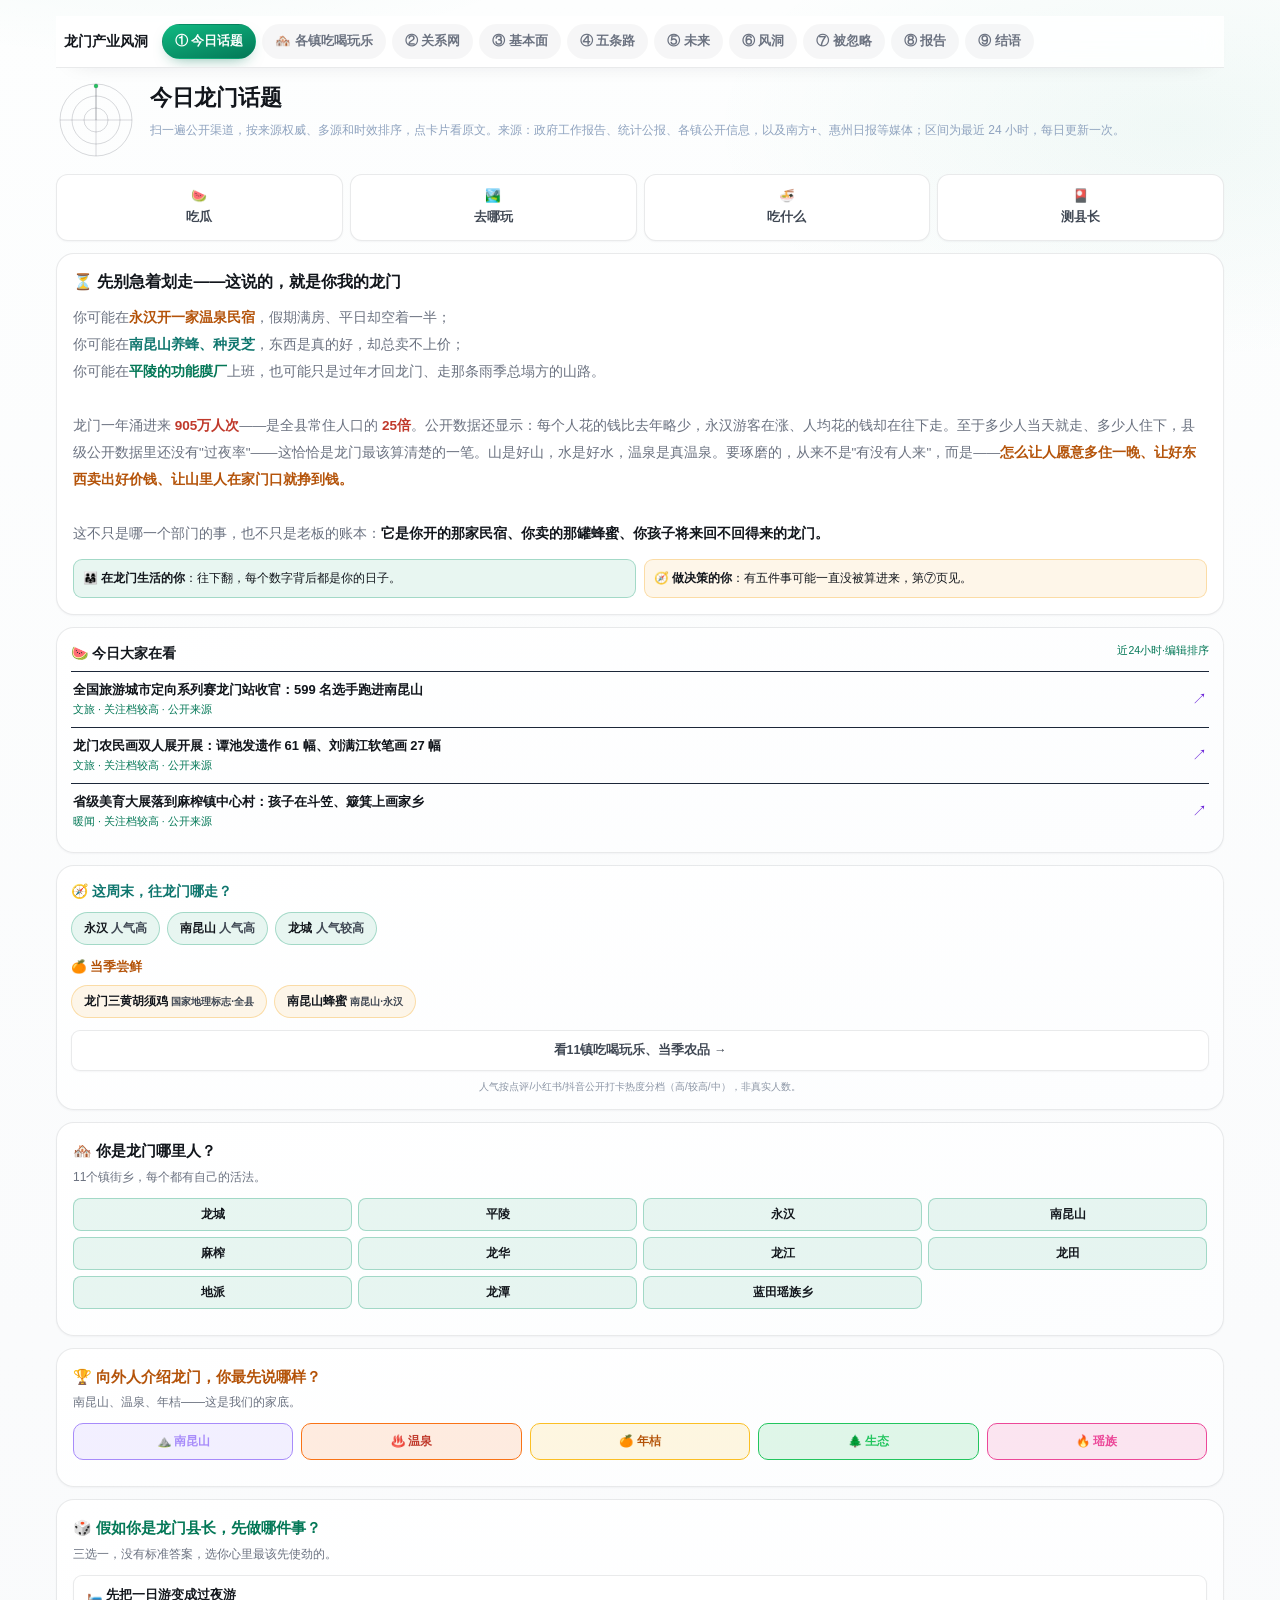
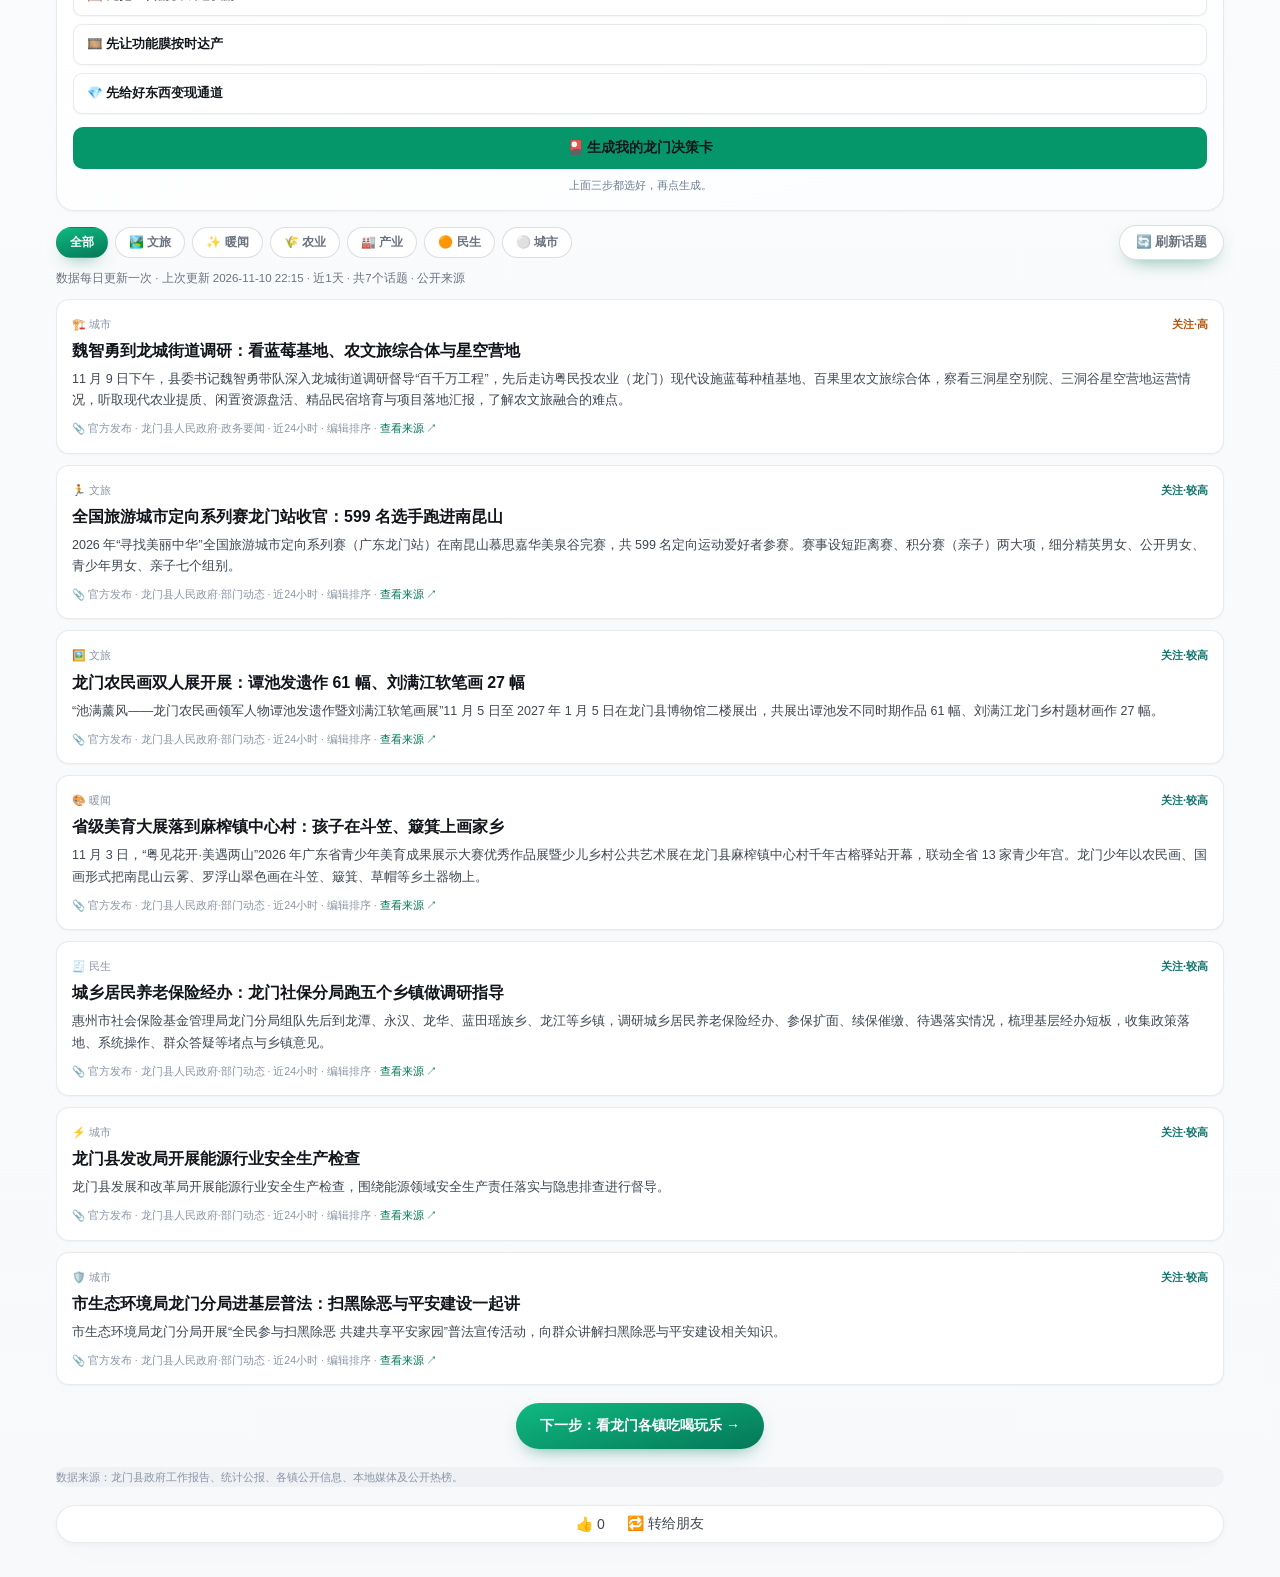
==== commit 3d80bd30: "话术调整：开场与导语统一口语、去浮词 2026-11-25" ====
--- a/index.html
+++ b/index.html
@@ -57,8 +57,7 @@
     </svg>
     <div>
       <h1>今日龙门话题</h1>
-      <p class="sub">扫一遍公开渠道，按来源权威、多源与时效编辑排序，点卡片看来源。<br>
-      <span style="color:#5b6b82">来源：政府工作报告、统计公报与各镇公开信息、南方+/惠州日报等媒体及公开热榜。统计区间：最近24小时（近1天）· 每日自动更新一次。话题以「关注档（高/较高/中）」标注来源权威与多源程度；没有平台后台真实阅读、转发、点赞数据，故不展示具体数字。</span></p>
+      <p class="sub">扫一遍公开渠道，按来源权威、多源和时效排序，点卡片看原文。来源：政府工作报告、统计公报、各镇公开信息，以及南方+、惠州日报等媒体；区间为最近 24 小时，每日更新一次。</p>
     </div>
   </div>
 
